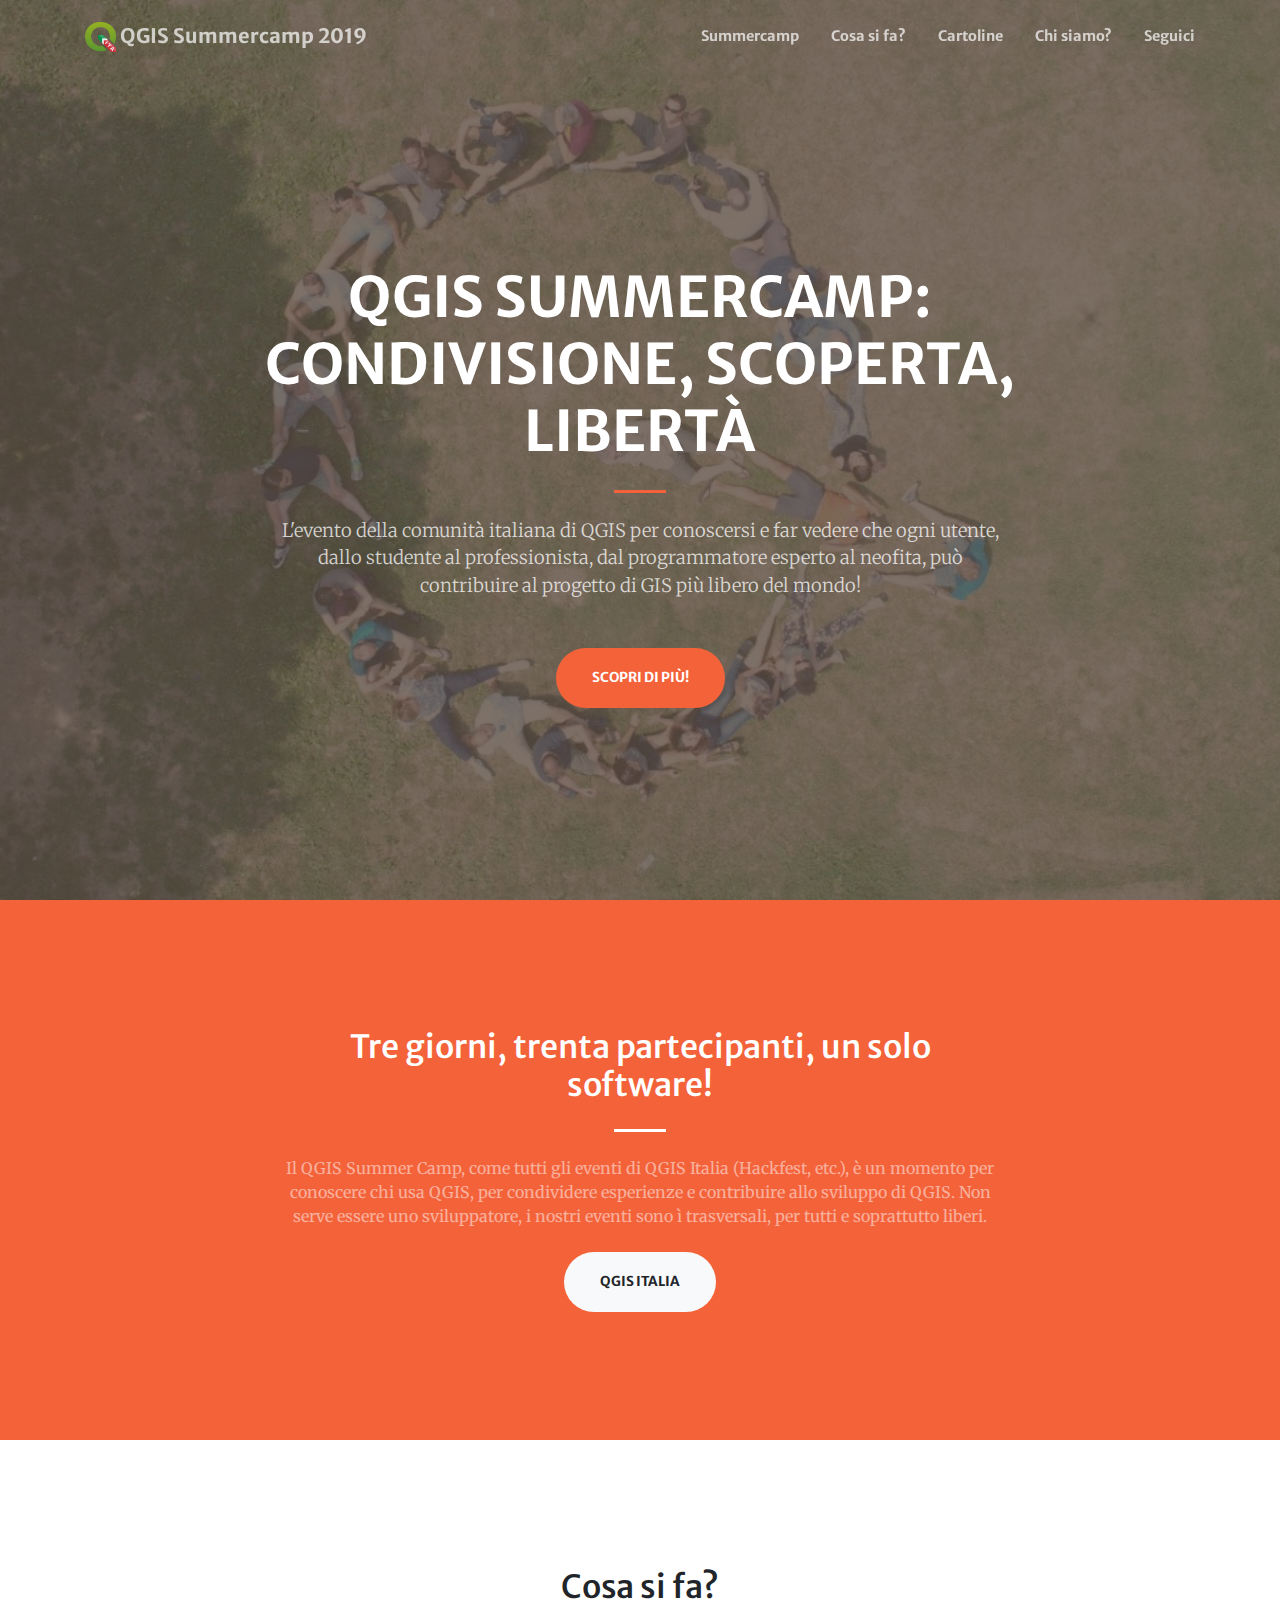
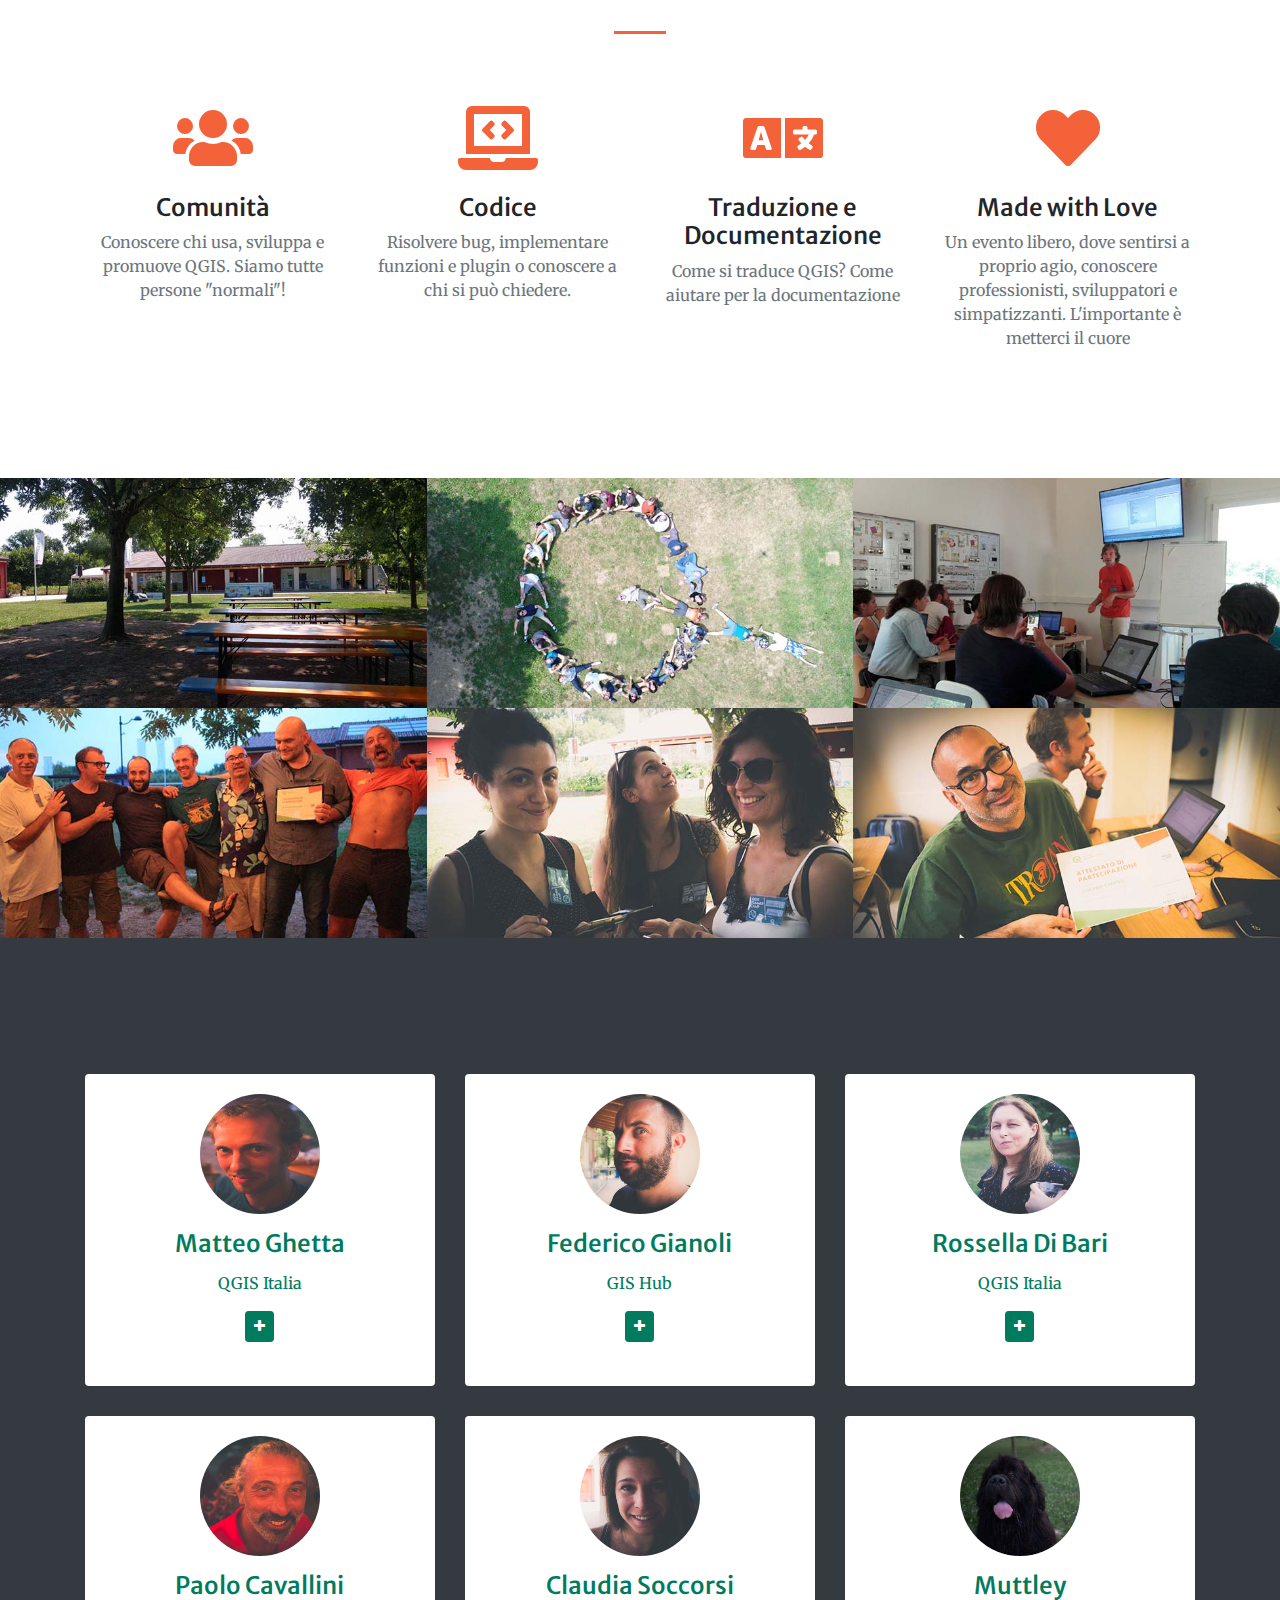
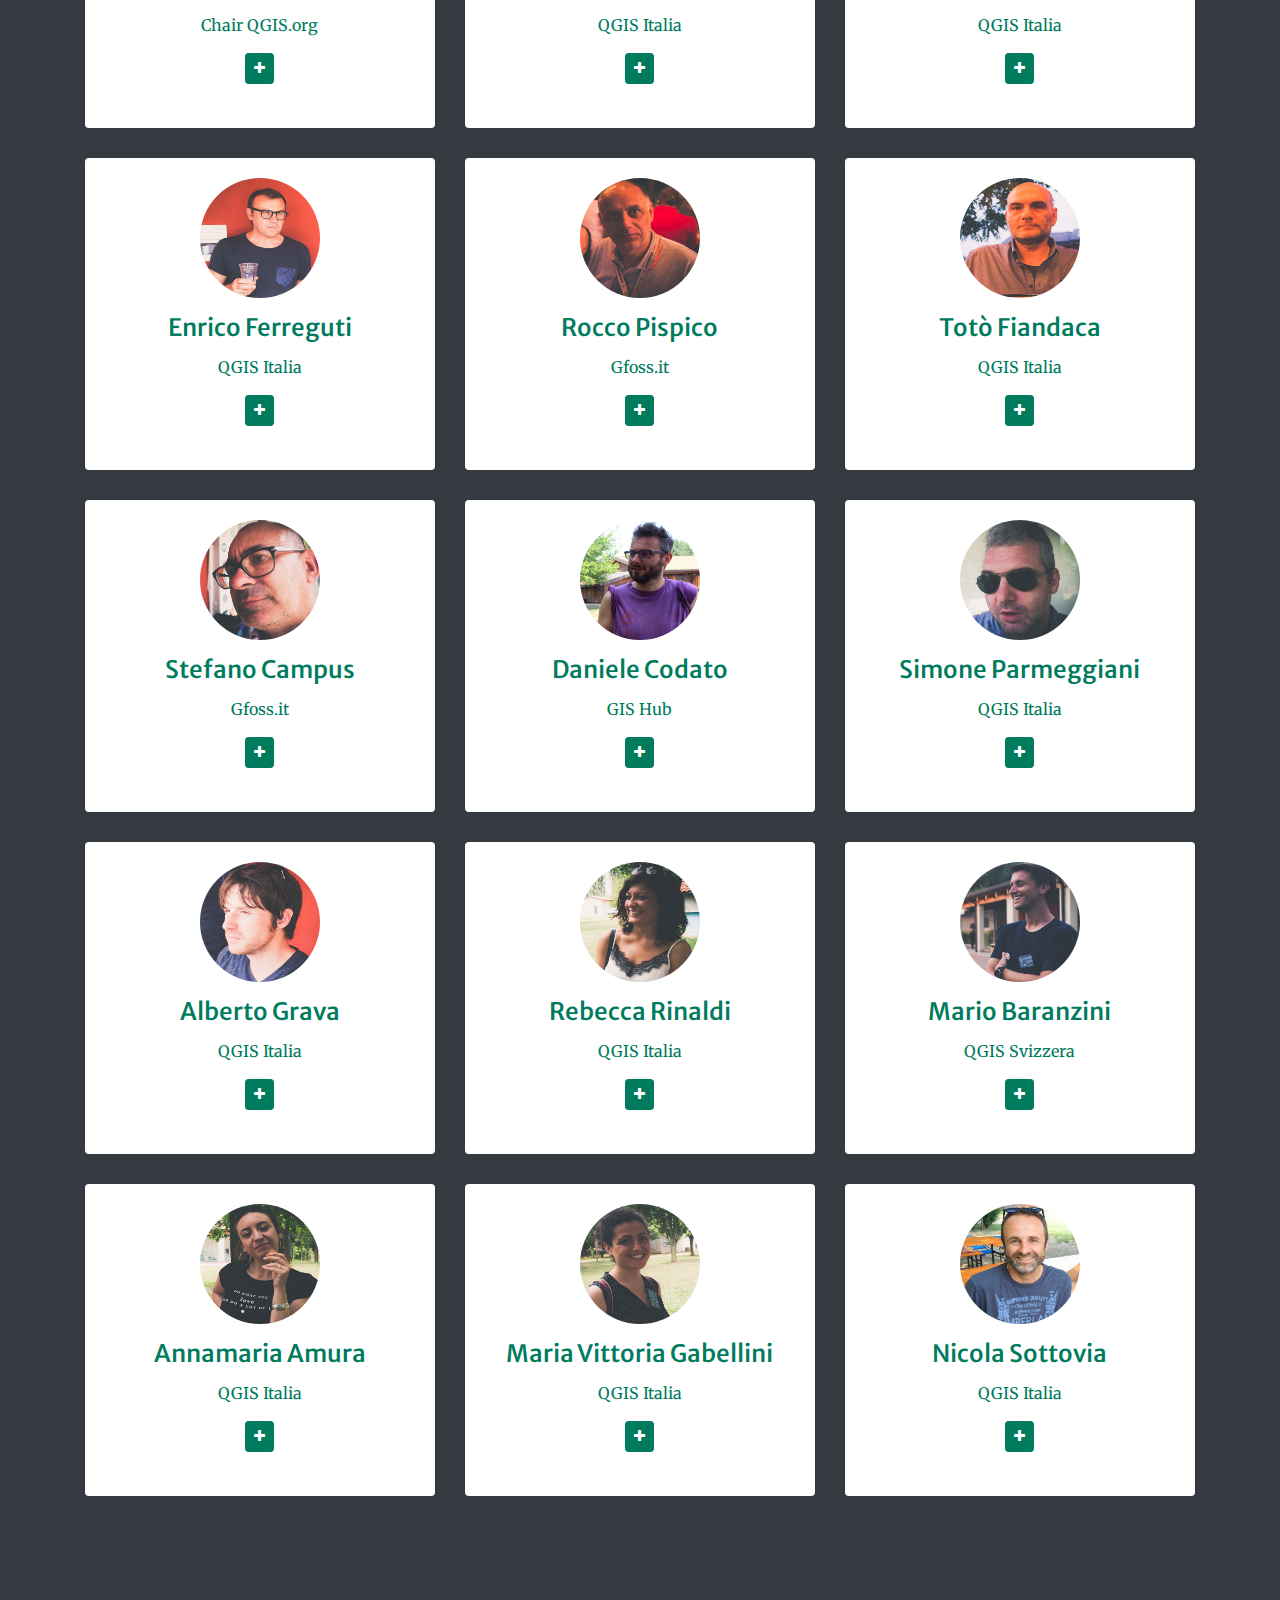
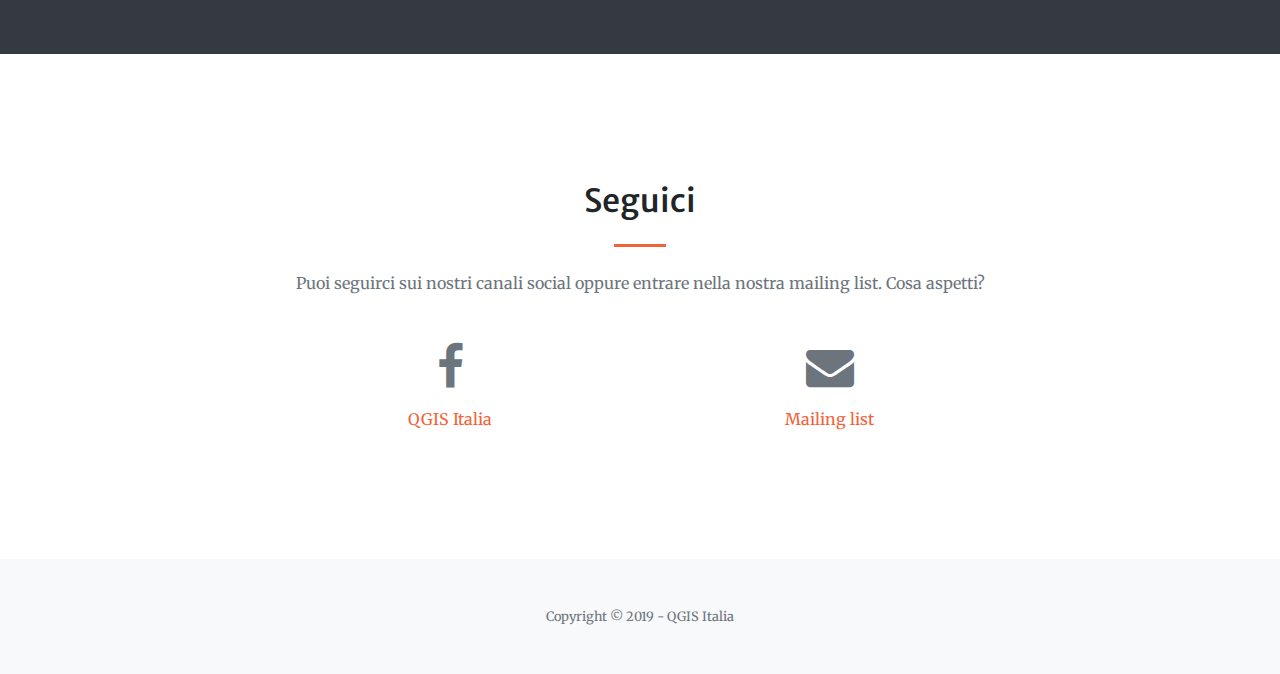
==== summercamp/index.html @ 64bee2a1 "SummerCamp Website" ====
<!DOCTYPE html>
<html lang="en">

<head>

  <meta charset="utf-8">
  <meta name="viewport" content="width=device-width, initial-scale=1, shrink-to-fit=no">
  <meta name="description" content="">
  <meta name="author" content="">

  <title>QGIS Summercamp</title>

  <!-- Font Awesome Icons -->
  <link href="vendor/fontawesome-free/css/all.min.css" rel="stylesheet" type="text/css">
 

  <!-- Google Fonts -->
  <link href="https://fonts.googleapis.com/css?family=Merriweather+Sans:400,700" rel="stylesheet">
  <link href='https://fonts.googleapis.com/css?family=Merriweather:400,300,300italic,400italic,700,700italic' rel='stylesheet' type='text/css'>

  <!-- Plugin CSS -->
  <link href="vendor/magnific-popup/magnific-popup.css" rel="stylesheet">

  <!-- Theme CSS - Includes Bootstrap -->
  <link href="css/creative.min.css" rel="stylesheet">
  <link href="css/override.css" rel="stylesheet">

</head>

<body id="page-top">

  <!-- Navigation -->
  <nav class="navbar navbar-expand-lg navbar-light fixed-top py-3" id="mainNav">
    <div class="container">
      <a class="navbar-brand js-scroll-trigger" href="#page-top"> <img src="img/logo.png" style="height: 30px"> QGIS Summercamp 2019</a>
      <button class="navbar-toggler navbar-toggler-right" type="button" data-toggle="collapse" data-target="#navbarResponsive" aria-controls="navbarResponsive" aria-expanded="false" aria-label="Toggle navigation">
        <span class="navbar-toggler-icon"></span>
      </button>
      <div class="collapse navbar-collapse" id="navbarResponsive">
        <ul class="navbar-nav ml-auto my-2 my-lg-0">
          <li class="nav-item">
            <a class="nav-link js-scroll-trigger" href="#about">Summercamp</a>
          </li>
          <li class="nav-item">
            <a class="nav-link js-scroll-trigger" href="#services">Cosa si fa?</a>
          </li>
          <li class="nav-item">
            <a class="nav-link js-scroll-trigger" href="#portfolio">Cartoline</a>
          </li>
          <li class="nav-item">
              <a class="nav-link js-scroll-trigger" href="#team">Chi siamo?</a>
            </li>
          <li class="nav-item">
            <a class="nav-link js-scroll-trigger" href="#contact">Seguici</a>
          </li>
        </ul>
      </div>
    </div>
  </nav>

  <!-- Masthead -->
  <header class="masthead">
    <div class="container h-100">
      <div class="row h-100 align-items-center justify-content-center text-center">
        <div class="col-lg-10 align-self-end">
          <h1 class="text-uppercase text-white font-weight-bold">QGIS Summercamp: condivisione, scoperta, libertà</h1>
          <hr class="divider my-4">
        </div>
        <div class="col-lg-8 align-self-baseline">
          <p class="text-white-75 font-weight-light mb-5">L'evento della comunità italiana di QGIS per conoscersi e far vedere che ogni utente, dallo studente al professionista, dal programmatore esperto al neofita, può contribuire al progetto di GIS più libero del mondo!</p>
          <a class="btn btn-primary btn-xl js-scroll-trigger" style="background-color: #f4623a!important" href="#about">Scopri di più!</a>
        </div>
      </div>
    </div>
  </header>

  <!-- About Section -->
  <section class="page-section bg-primary" id="about">
    <div class="container">
      <div class="row justify-content-center">
        <div class="col-lg-8 text-center">
          <h2 class="text-white mt-0">Tre giorni, trenta partecipanti, un solo software!</h2>
          <hr class="divider light my-4">
          <p class="text-white-50 mb-4">Il QGIS Summer Camp, come tutti gli eventi di QGIS Italia (Hackfest, etc.), è un momento per conoscere chi usa QGIS, per condividere esperienze e contribuire allo sviluppo di QGIS. Non serve essere uno sviluppatore, i nostri eventi sono ì trasversali, per tutti e soprattutto liberi.</p>
          <a class="btn btn-light btn-xl js-scroll-trigger" href="http://qgis.it/" target="_blank">QGIS Italia</a>
        </div>
      </div>
    </div>
  </section>

  <!-- Services Section -->
  <section class="page-section" id="services">
    <div class="container">
      <h2 class="text-center mt-0">Cosa si fa?</h2>
      <hr class="divider my-4">
      <div class="row">
        <div class="col-lg-3 col-md-6 text-center">
          <div class="mt-5">
            <i class="fas fa-4x  fa-users text-primary mb-4"></i>
            <h3 class="h4 mb-2">Comunità</h3>
            <p class="text-muted mb-0">Conoscere chi usa, sviluppa e promuove QGIS. Siamo tutte persone "normali"!</p>
          </div>
        </div>
        <div class="col-lg-3 col-md-6 text-center">
          <div class="mt-5">
            <i class="fas fa-4x fa-laptop-code text-primary mb-4"></i>
            <h3 class="h4 mb-2">Codice</h3>
            <p class="text-muted mb-0">Risolvere bug, implementare funzioni e plugin o conoscere a chi si può chiedere. </p>
          </div>
        </div>
        <div class="col-lg-3 col-md-6 text-center">
          <div class="mt-5">
            <i class="fas fa-4x fa-language text-primary mb-4"></i>
            <h3 class="h4 mb-2">Traduzione e Documentazione</h3>
            <p class="text-muted mb-0">Come si traduce QGIS? Come aiutare per la documentazione</p>
          </div>
        </div>
        <div class="col-lg-3 col-md-6 text-center">
          <div class="mt-5">
            <i class="fas fa-4x fa-heart text-primary mb-4"></i>
            <h3 class="h4 mb-2">Made with Love</h3>
            <p class="text-muted mb-0">Un evento libero, dove sentirsi a proprio agio, conoscere professionisti, sviluppatori e simpatizzanti. L'importante è metterci il cuore</p>
          </div>
        </div>
      </div>
    </div>
  </section>

  <!-- Portfolio Section -->
  <section id="portfolio">
    <div class="container-fluid p-0">
      <div class="row no-gutters">
        <div class="col-lg-4 col-sm-6">
          <a class="portfolio-box" href="img/portfolio/fullsize/1.jpg">
            <img class="img-fluid" src="img/portfolio/thumbnails/1.jpg" alt="">
            <div class="portfolio-box-caption">
              <div class="project-category text-white-50">
                Dove
              </div>
              <div class="project-name">
                Parco Fenice: Padova...ma se hai altre proposte fatti sotto
              </div>
            </div>
          </a>
        </div>
        <div class="col-lg-4 col-sm-6">
          <a class="portfolio-box" href="img/portfolio/fullsize/2.jpg">
            <img class="img-fluid" src="img/portfolio/thumbnails/2.jpg" alt="">
            <div class="portfolio-box-caption">
              <div class="project-category text-white-50">
                La Comunità
              </div>
              <div class="project-name">
                Siamo tutti parte di QGIS
              </div>
            </div>
          </a>
        </div>
        <div class="col-lg-4 col-sm-6">
          <a class="portfolio-box" href="img/portfolio/fullsize/3.jpg">
            <img class="img-fluid" src="img/portfolio/thumbnails/3.jpg" alt="">
            <div class="portfolio-box-caption">
              <div class="project-category text-white-50">
                Condivisione
              </div>
              <div class="project-name">
                Ogni partecipante può far vedere ed insegnare i trucchi e le cose che sa fare meglio
              </div>
            </div>
          </a>
        </div>
        <div class="col-lg-4 col-sm-6">
          <a class="portfolio-box" href="img/portfolio/fullsize/4.jpg">
            <img class="img-fluid" src="img/portfolio/thumbnails/4.jpg" alt="">
            <div class="portfolio-box-caption">
              <div class="project-category text-white-50">
                Amicizia
              </div>
              <div class="project-name">
                Alla fine siamo un gruppo di amici
              </div>
            </div>
          </a>
        </div>
        <div class="col-lg-4 col-sm-6">
          <a class="portfolio-box" href="img/portfolio/fullsize/5.jpg">
            <img class="img-fluid" src="img/portfolio/thumbnails/5.jpg" alt="">
            <div class="portfolio-box-caption">
              <div class="project-category text-white-50">
                Workshop
              </div>
              <div class="project-name">
                Workshop tematici per imparare ad usare nuove funzionalità
              </div>
            </div>
          </a>
        </div>
        <div class="col-lg-4 col-sm-6">
          <a class="portfolio-box" href="img/portfolio/fullsize/6.jpg">
            <img class="img-fluid" src="img/portfolio/thumbnails/6.jpg" alt="">
            <div class="portfolio-box-caption p-3">
              <div class="project-category text-white-50">
                Riconoscimenti
              </div>
              <div class="project-name">
                E' solo un pezzo di carta... per ora
              </div>
            </div>
          </a>
        </div>
      </div>
    </div>
  </section>

  <!-- Call to Action Section -->
  <!-- <section class="page-section bg-dark text-white">
    <div class="container text-center">
      <h2 class="mb-4">Free Download at Start Bootstrap!</h2> -->
      <!-- <a class="btn btn-light btn-xl" href="https://startbootstrap.com/themes/creative/">Download Now!</a> -->
    <!-- </div>  </section> -->


<!-- Team -->
<section id="team" class="page-section bg-dark text-white">
  <div class="container">
      <h5 class="section-title h1"></h5>
      <div class="row">
          <!-- Team member -->
          <div class="col-xs-12 col-sm-6 col-md-4">
              <div class="image-flip" ontouchstart="this.classList.toggle('hover');">
                  <div class="mainflip">
                      <div class="frontside">
                          <div class="card">
                              <div class="card-body text-center">
                                  <p><img class=" img-fluid" src="img/partecipanti/matteo.jpg" alt="card image"></p>
                                  <h4 class="card-title">Matteo Ghetta</h4>
                                  <p class="card-text" style="color:#007b5e">QGIS Italia</p>
                                  <a href="#" class="btn btn-primary btn-sm"><i class="fa fa-plus"></i></a>
                              </div>
                          </div>
                      </div>
                      <div class="backside">
                          <div class="card">
                              <div class="card-body text-center mt-4">
                                  <h4 class="card-title">Successo</h4>
                                  <p class="card-text" style="color:#007b5e">Il QGIS Summer camp è stato un grande successo. Sia dal punto di vista organizzativo, della location e dei tempi, sia per i contenuti e le idee che sono uscite.</p>
                                  <ul class="list-inline">
                                      <li class="list-inline-item">
                                          <a class="social-icon text-xs-center" target="_blank" href="#">
                                              <i class="fa fa-facebook"></i>
                                          </a>
                                      </li>
                                      <li class="list-inline-item">
                                          <a class="social-icon text-xs-center" target="_blank" href="#">
                                              <i class="fa fa-twitter"></i>
                                          </a>
                                      </li>
                                      </ul>
                              </div>
                          </div>
                      </div>
                  </div>
              </div>
          </div>
          <!-- ./Team member -->

  <!-- Team member -->
  <div class="col-xs-12 col-sm-6 col-md-4">
    <div class="image-flip" ontouchstart="this.classList.toggle('hover');">
        <div class="mainflip">
            <div class="frontside">
                <div class="card">
                    <div class="card-body text-center">
                        <p><img class=" img-fluid" src="img/partecipanti/fede.jpg" alt="card image"></p>
                        <h4 class="card-title">Federico Gianoli</h4>
                        <p class="card-text" style="color:#007b5e">GIS Hub</p>
                        <a href="#" class="btn btn-primary btn-sm"><i class="fa fa-plus"></i></a>
                    </div>
                </div>
            </div>
            <div class="backside">
                <div class="card">
                    <div class="card-body text-center mt-4">
                        <h4 class="card-title">Condivisione</h4>
                        <p class="card-text" style="color:#007b5e">Siamo riusciti a creare un clima sereno e di condivisione. Ci siamo scambiati idee, trucchi e consigli per avere il software GIS migliore del mondo.</p>
                        <ul class="list-inline">
                            <li class="list-inline-item">
                                <a class="social-icon text-xs-center" target="_blank" href="#">
                                    <i class="fa fa-facebook"></i>
                                </a>
                            </li>
                            <li class="list-inline-item">
                                <a class="social-icon text-xs-center" target="_blank" href="#">
                                    <i class="fa fa-twitter"></i>
                                </a>
                            </li>
                            </ul>
                    </div>
                </div>
            </div>
        </div>
    </div>
</div>
<!-- ./Team member -->


          <!-- Team member -->
  <div class="col-xs-12 col-sm-6 col-md-4">
    <div class="image-flip" ontouchstart="this.classList.toggle('hover');">
        <div class="mainflip">
            <div class="frontside">
                <div class="card">
                    <div class="card-body text-center">
                        <p><img class=" img-fluid" src="img/partecipanti/rossella.jpg" alt="card image"></p>
                        <h4 class="card-title">Rossella Di Bari</h4>
                        <p class="card-text" style="color:#007b5e">QGIS Italia</p>
                        <a href="#" class="btn btn-primary btn-sm"><i class="fa fa-plus"></i></a>
                    </div>
                </div>
            </div>
            <div class="backside">
                <div class="card">
                    <div class="card-body text-center mt-4">
                        <h4 class="card-title">Inclusione</h4>
                        <p class="card-text" style="color:#007b5e"> 
                          <b>trasversale</b>:coinvolge qualunque profilo professionale a qualsiasi livello di competenza<br>
                          <b>libero</b>:in grado di rispondere a esigenze specifiche o di mantenere un carattere più generale<br>
                          <b>stimolante</b>:per la poliedricità delle persone che si mettono in gioco con professionalità, impegno e passione<br>
                          <b>inclusivo</b>:ambiente dove non si ha timore di confrontarsi</p>
                        <ul class="list-inline">
                            <li class="list-inline-item">
                                <a class="social-icon text-xs-center" target="_blank" href="#">
                                    <i class="fa fa-facebook"></i>
                                </a>
                            </li>
                            <li class="list-inline-item">
                                <a class="social-icon text-xs-center" target="_blank" href="#">
                                    <i class="fa fa-twitter"></i>
                                </a>
                            </li>
                            </ul>
                    </div>
                </div>
            </div>
        </div>
    </div>
</div>
<!-- ./Team member -->

         <!-- Team member -->
  <div class="col-xs-12 col-sm-6 col-md-4">
    <div class="image-flip" ontouchstart="this.classList.toggle('hover');">
        <div class="mainflip">
            <div class="frontside">
                <div class="card">
                    <div class="card-body text-center">
                        <p><img class=" img-fluid" src="img/partecipanti/paolo.jpg" alt="card image"></p>
                        <h4 class="card-title">Paolo Cavallini</h4>
                        <p class="card-text" style="color:#007b5e">Chair QGIS.org</p>
                        <a href="#" class="btn btn-primary btn-sm"><i class="fa fa-plus"></i></a>
                    </div>
                </div>
            </div>
            <div class="backside">
                <div class="card">
                    <div class="card-body text-center mt-4">
                        <h4 class="card-title">Condivisione</h4>
                        <p class="card-text" style="color:#007b5e">Siamo riusciti a creare un clima sereno e di condivisione. Ci siamo scambiati idee, trucchi e consigli per avere il software GIS migliore del mondo.</p>
                        <ul class="list-inline">
                            <li class="list-inline-item">
                                <a class="social-icon text-xs-center" target="_blank" href="#">
                                    <i class="fa fa-facebook"></i>
                                </a>
                            </li>
                            <li class="list-inline-item">
                                <a class="social-icon text-xs-center" target="_blank" href="#">
                                    <i class="fa fa-twitter"></i>
                                </a>
                            </li>
                            </ul>
                    </div>
                </div>
            </div>
        </div>
    </div>
</div>
<!-- ./Team member -->
<!-- Team member -->
<div class="col-xs-12 col-sm-6 col-md-4">
  <div class="image-flip" ontouchstart="this.classList.toggle('hover');">
      <div class="mainflip">
          <div class="frontside">
              <div class="card">
                  <div class="card-body text-center">
                      <p><img class=" img-fluid" src="img/partecipanti/claudia.jpg" alt="card image"></p>
                      <h4 class="card-title">Claudia Soccorsi</h4>
                      <p class="card-text" style="color:#007b5e">QGIS Italia</p>
                      <a href="#" class="btn btn-primary btn-sm"><i class="fa fa-plus"></i></a>
                  </div>
              </div>
          </div>
          <div class="backside">
              <div class="card">
                  <div class="card-body text-center mt-4">
                      <h4 class="card-title">Entusiasmo</h4>
                      <p class="card-text" style="color:#007b5e">Grazie a tutto il team QGIS Italia sviluppatori e non, per averci accolte e fatte sentire a casa, per averci trasmesso il vostro entusiasmo, la voglia di migliorare sempre ma soprattutto l’importanza del team working. </p>
                      <ul class="list-inline">
                          <li class="list-inline-item">
                              <a class="social-icon text-xs-center" target="_blank" href="#">
                                  <i class="fa fa-facebook"></i>
                              </a>
                          </li>
                          <li class="list-inline-item">
                              <a class="social-icon text-xs-center" target="_blank" href="#">
                                  <i class="fa fa-twitter"></i>
                              </a>
                          </li>
                          </ul>
                  </div>
              </div>
          </div>
      </div>
  </div>
</div>
<!-- ./Team member -->
<!-- Team member -->
<div class="col-xs-12 col-sm-6 col-md-4">
  <div class="image-flip" ontouchstart="this.classList.toggle('hover');">
      <div class="mainflip">
          <div class="frontside">
              <div class="card">
                  <div class="card-body text-center">
                      <p><img class=" img-fluid" src="img/partecipanti/muttley.jpeg" alt="card image"></p>
                      <h4 class="card-title">Muttley</h4>
                      <p class="card-text" style="color:#007b5e">QGIS Italia</p>
                      <a href="#" class="btn btn-primary btn-sm"><i class="fa fa-plus"></i></a>
                  </div>
              </div>
          </div>
          <div class="backside">
              <div class="card">
                  <div class="card-body text-center mt-4">
                      <h4 class="card-title">Paradiso</h4>
                      <p class="card-text" style="color:#007b5e">Ho potuto stare libero tutto il tempo sotto gli alberi. Il posto è davvero bello!</p>
                      <ul class="list-inline">
                          <li class="list-inline-item">
                              <a class="social-icon text-xs-center" target="_blank" href="#">
                                  <i class="fa fa-facebook"></i>
                              </a>
                          </li>
                          <li class="list-inline-item">
                              <a class="social-icon text-xs-center" target="_blank" href="#">
                                  <i class="fa fa-twitter"></i>
                              </a>
                          </li>
                          </ul>
                  </div>
              </div>
          </div>
      </div>
  </div>
</div>
<!-- ./Team member -->
<!-- Team member -->
<div class="col-xs-12 col-sm-6 col-md-4">
  <div class="image-flip" ontouchstart="this.classList.toggle('hover');">
      <div class="mainflip">
          <div class="frontside">
              <div class="card">
                  <div class="card-body text-center">
                      <p><img class=" img-fluid" src="img/partecipanti/enrico.jpg" alt="card image"></p>
                      <h4 class="card-title">Enrico Ferreguti</h4>
                      <p class="card-text" style="color:#007b5e">QGIS Italia</p>
                      <a href="#" class="btn btn-primary btn-sm"><i class="fa fa-plus"></i></a>
                  </div>
              </div>
          </div>
          <div class="backside">
              <div class="card">
                  <div class="card-body text-center mt-4">
                      <h4 class="card-title">Occasione</h4>
                      <p class="card-text" style="color:#007b5e">QGIS Summercamp: Un occasione per arricchirsi incontrando persone non solo competenti e disponibili ma anche simpatiche ed accoglienti.</p>
                      <ul class="list-inline">
                          <li class="list-inline-item">
                              <a class="social-icon text-xs-center" target="_blank" href="#">
                                  <i class="fa fa-facebook"></i>
                              </a>
                          </li>
                          <li class="list-inline-item">
                              <a class="social-icon text-xs-center" target="_blank" href="#">
                                  <i class="fa fa-twitter"></i>
                              </a>
                          </li>
                          </ul>
                  </div>
              </div>
          </div>
      </div>
  </div>
</div>
<!-- ./Team member -->
<!-- Team member -->
<div class="col-xs-12 col-sm-6 col-md-4">
  <div class="image-flip" ontouchstart="this.classList.toggle('hover');">
      <div class="mainflip">
          <div class="frontside">
              <div class="card">
                  <div class="card-body text-center">
                      <p><img class=" img-fluid" src="img/partecipanti/rocco.jpg" alt="card image"></p>
                      <h4 class="card-title">Rocco Pispico</h4>
                      <p class="card-text" style="color:#007b5e">Gfoss.it</p>
                      <a href="#" class="btn btn-primary btn-sm"><i class="fa fa-plus"></i></a>
                  </div>
              </div>
          </div>
          <div class="backside">
              <div class="card">
                  <div class="card-body text-center mt-4">
                      <h4 class="card-title">Condivisione</h4>
                      <p class="card-text" style="color:#007b5e">Siamo riusciti a creare un clima sereno e di condivisione. Ci siamo scambiati idee, trucchi e consigli per avere il software GIS migliore del mondo.</p>
                      <ul class="list-inline">
                          <li class="list-inline-item">
                              <a class="social-icon text-xs-center" target="_blank" href="#">
                                  <i class="fa fa-facebook"></i>
                              </a>
                          </li>
                          <li class="list-inline-item">
                              <a class="social-icon text-xs-center" target="_blank" href="#">
                                  <i class="fa fa-twitter"></i>
                              </a>
                          </li>
                          </ul>
                  </div>
              </div>
          </div>
      </div>
  </div>
</div>
<!-- ./Team member -->
<!-- Team member -->
<div class="col-xs-12 col-sm-6 col-md-4">
  <div class="image-flip" ontouchstart="this.classList.toggle('hover');">
      <div class="mainflip">
          <div class="frontside">
              <div class="card">
                  <div class="card-body text-center">
                      <p><img class=" img-fluid" src="img/partecipanti/toto.jpg" alt="card image"></p>
                      <h4 class="card-title">Totò Fiandaca</h4>
                      <p class="card-text" style="color:#007b5e">QGIS Italia</p>
                      <a href="#" class="btn btn-primary btn-sm"><i class="fa fa-plus"></i></a>
                  </div>
              </div>
          </div>
          <div class="backside">
              <div class="card">
                  <div class="card-body text-center mt-4">
                      <h4 class="card-title">Comunità</h4>
                      <p class="card-text" style="color:#007b5e">La bontà di un software Open Source si misura attraverso la sua Comunità, tanto più è attiva e ampia tanto più è stabile e duraturo nel tempo. W QGIS e tutta la comunità internazionale.
                        Grazie Gary Sherman, papà di QGIS!</p>
                      <ul class="list-inline">
                          <li class="list-inline-item">
                              <a class="social-icon text-xs-center" target="_blank" href="#">
                                  <i class="fa fa-facebook"></i>
                              </a>
                          </li>
                          <li class="list-inline-item">
                              <a class="social-icon text-xs-center" target="_blank" href="#">
                                  <i class="fa fa-twitter"></i>
                              </a>
                          </li>
                          </ul>
                  </div>
              </div>
          </div>
      </div>
  </div>
</div>
<!-- ./Team member -->
<!-- Team member -->
<div class="col-xs-12 col-sm-6 col-md-4">
  <div class="image-flip" ontouchstart="this.classList.toggle('hover');">
      <div class="mainflip">
          <div class="frontside">
              <div class="card">
                  <div class="card-body text-center">
                      <p><img class=" img-fluid" src="img/partecipanti/stefano.jpg" alt="card image"></p>
                      <h4 class="card-title">Stefano Campus</h4>
                      <p class="card-text" style="color:#007b5e">Gfoss.it</p>
                      <a href="#" class="btn btn-primary btn-sm"><i class="fa fa-plus"></i></a>
                  </div>
              </div>
          </div>
          <div class="backside">
              <div class="card">
                  <div class="card-body text-center mt-4">
                      <h4 class="card-title">Pace</h4>
                      <p class="card-text" style="color:#007b5e">Una tre giorni di pace, amore e QGIS all'insegna dell'informalità. Tutti hanno imparato qualcosa e dato molto di più. Missione compiuta!</p>
                      <ul class="list-inline">
                          <li class="list-inline-item">
                              <a class="social-icon text-xs-center" target="_blank" href="https://www.facebook.com/stefano.campus.39">
                                  <i class="fa fa-facebook"></i>
                              </a>
                          </li>
                          <li class="list-inline-item">
                              <a class="social-icon text-xs-center" target="_blank" href="https://twitter.com/skampus1967">
                                  <i class="fa fa-twitter"></i>
                              </a>
                          </li>
                          </ul>
                  </div>
              </div>
          </div>
      </div>
  </div>
</div>
<!-- ./Team member -->
<!-- Team member -->
<div class="col-xs-12 col-sm-6 col-md-4">
  <div class="image-flip" ontouchstart="this.classList.toggle('hover');">
      <div class="mainflip">
          <div class="frontside">
              <div class="card">
                  <div class="card-body text-center">
                      <p><img class=" img-fluid" src="img/partecipanti/daniele.jpg" alt="card image"></p>
                      <h4 class="card-title">Daniele Codato</h4>
                      <p class="card-text" style="color:#007b5e">GIS Hub</p>
                      <a href="#" class="btn btn-primary btn-sm"><i class="fa fa-plus"></i></a>
                  </div>
              </div>
          </div>
          <div class="backside">
              <div class="card">
                  <div class="card-body text-center mt-4">
                      <h4 class="card-title">Condivisione</h4>
                      <p class="card-text" style="color:#007b5e">Siamo riusciti a creare un clima sereno e di condivisione. Ci siamo scambiati idee, trucchi e consigli per avere il software GIS migliore del mondo.</p>
                      <ul class="list-inline">
                          <li class="list-inline-item">
                              <a class="social-icon text-xs-center" target="_blank" href="#">
                                  <i class="fa fa-facebook"></i>
                              </a>
                          </li>
                          <li class="list-inline-item">
                              <a class="social-icon text-xs-center" target="_blank" href="#">
                                  <i class="fa fa-twitter"></i>
                              </a>
                          </li>
                          </ul>
                  </div>
              </div>
          </div>
      </div>
  </div>
</div>
<!-- ./Team member -->
<!-- Team member -->
<div class="col-xs-12 col-sm-6 col-md-4">
  <div class="image-flip" ontouchstart="this.classList.toggle('hover');">
      <div class="mainflip">
          <div class="frontside">
              <div class="card">
                  <div class="card-body text-center">
                      <p><img class=" img-fluid" src="img/partecipanti/simone.jpg" alt="card image"></p>
                      <h4 class="card-title">Simone Parmeggiani</h4>
                      <p class="card-text" style="color:#007b5e">QGIS Italia</p>
                      <a href="#" class="btn btn-primary btn-sm"><i class="fa fa-plus"></i></a>
                  </div>
              </div>
          </div>
          <div class="backside">
              <div class="card">
                  <div class="card-body text-center mt-4">
                      <h4 class="card-title">Condivisione</h4>
                      <p class="card-text" style="color:#007b5e">Siamo riusciti a creare un clima sereno e di condivisione. Ci siamo scambiati idee, trucchi e consigli per avere il software GIS migliore del mondo.</p>
                      <ul class="list-inline">
                          <li class="list-inline-item">
                              <a class="social-icon text-xs-center" target="_blank" href="#">
                                  <i class="fa fa-facebook"></i>
                              </a>
                          </li>
                          <li class="list-inline-item">
                              <a class="social-icon text-xs-center" target="_blank" href="#">
                                  <i class="fa fa-twitter"></i>
                              </a>
                          </li>
                          </ul>
                  </div>
              </div>
          </div>
      </div>
  </div>
</div>
<!-- ./Team member -->
<!-- Team member -->
<div class="col-xs-12 col-sm-6 col-md-4">
  <div class="image-flip" ontouchstart="this.classList.toggle('hover');">
      <div class="mainflip">
          <div class="frontside">
              <div class="card">
                  <div class="card-body text-center">
                      <p><img class=" img-fluid" src="img/partecipanti/alberto.jpg" alt="card image"></p>
                      <h4 class="card-title">Alberto Grava</h4>
                      <p class="card-text" style="color:#007b5e">QGIS Italia</p>
                      <a href="#" class="btn btn-primary btn-sm"><i class="fa fa-plus"></i></a>
                  </div>
              </div>
          </div>
          <div class="backside">
              <div class="card">
                  <div class="card-body text-center mt-4">
                      <h4 class="card-title">Sfide</h4>
                      <p class="card-text" style="color:#007b5e">QGIS non è solo un software ma una prospettiva di condivisione e crescita attraverso lo scambio.</p>
                      <ul class="list-inline">
                          <li class="list-inline-item">
                              <a class="social-icon text-xs-center" target="_blank" href="#">
                                  <i class="fa fa-facebook"></i>
                              </a>
                          </li>
                          <li class="list-inline-item">
                              <a class="social-icon text-xs-center" target="_blank" href="#">
                                  <i class="fa fa-twitter"></i>
                              </a>
                          </li>
                          </ul>
                  </div>
              </div>
          </div>
      </div>
  </div>
</div>
<!-- ./Team member -->
<!-- Team member -->
<div class="col-xs-12 col-sm-6 col-md-4">
  <div class="image-flip" ontouchstart="this.classList.toggle('hover');">
      <div class="mainflip">
          <div class="frontside">
              <div class="card">
                  <div class="card-body text-center">
                      <p><img class=" img-fluid" src="img/partecipanti/rebecca.jpg" alt="card image"></p>
                      <h4 class="card-title">Rebecca Rinaldi</h4>
                      <p class="card-text" style="color:#007b5e">QGIS Italia</p>
                      <a href="#" class="btn btn-primary btn-sm"><i class="fa fa-plus"></i></a>
                  </div>
              </div>
          </div>
          <div class="backside">
              <div class="card">
                  <div class="card-body text-center mt-4">
                      <h4 class="card-title">Formazione</h4>
                      <p class="card-text" style="color:#007b5e">QGIS Summer Camp! Che dire esperienza formativa e divertente! Un'ottima opportunità, anche per meno esperti, per conoscere  professionisti e non ed imparare divertendosi. 
                        Da rifare senz'altro!"</p>
                      <ul class="list-inline">
                          <li class="list-inline-item">
                              <a class="social-icon text-xs-center" target="_blank" href="#">
                                  <i class="fa fa-facebook"></i>
                              </a>
                          </li>
                          <li class="list-inline-item">
                              <a class="social-icon text-xs-center" target="_blank" href="#">
                                  <i class="fa fa-twitter"></i>
                              </a>
                          </li>
                          </ul>
                  </div>
              </div>
          </div>
      </div>
  </div>
</div>
<!-- ./Team member -->
<!-- Team member -->
<div class="col-xs-12 col-sm-6 col-md-4">
  <div class="image-flip" ontouchstart="this.classList.toggle('hover');">
      <div class="mainflip">
          <div class="frontside">
              <div class="card">
                  <div class="card-body text-center">
                      <p><img class=" img-fluid" src="img/partecipanti/mario.jpg" alt="card image"></p>
                      <h4 class="card-title">Mario Baranzini</h4>
                      <p class="card-text" style="color:#007b5e">QGIS Svizzera</p>
                      <a href="#" class="btn btn-primary btn-sm"><i class="fa fa-plus"></i></a>
                  </div>
              </div>
          </div>
          <div class="backside">
              <div class="card">
                  <div class="card-body text-center mt-4">
                      <h4 class="card-title">Condivisione</h4>
                      <p class="card-text" style="color:#007b5e">Il QGIS Summercamp rispecchia pienamente la filosofia <i>OpenSource</i>. Niente viene imposto dall'alto, ma tutti si danno da fare come possono per contribuire al successo di questo bellissimo evento.</p>
                      <ul class="list-inline">
                          <li class="list-inline-item">
                              <a class="social-icon text-xs-center" target="_blank" href="#">
                                  <i class="fa fa-facebook"></i>
                              </a>
                          </li>
                          <li class="list-inline-item">
                              <a class="social-icon text-xs-center" target="_blank" href="#">
                                  <i class="fa fa-twitter"></i>
                              </a>
                          </li>
                          </ul>
                  </div>
              </div>
          </div>
      </div>
  </div>
</div>
<!-- ./Team member -->
<!-- Team member -->
<div class="col-xs-12 col-sm-6 col-md-4">
  <div class="image-flip" ontouchstart="this.classList.toggle('hover');">
      <div class="mainflip">
          <div class="frontside">
              <div class="card">
                  <div class="card-body text-center">
                      <p><img class=" img-fluid" src="img/partecipanti/annamaria.jpg" alt="card image"></p>
                      <h4 class="card-title">Annamaria Amura</h4>
                      <p class="card-text" style="color:#007b5e">QGIS Italia</p>
                      <a href="#" class="btn btn-primary btn-sm"><i class="fa fa-plus"></i></a>
                  </div>
              </div>
          </div>
          <div class="backside">
              <div class="card">
                  <div class="card-body text-center mt-4">
                      <h4 class="card-title">Sfide</h4>
                      <p class="card-text" style="color:#007b5e">QGIS non è solo un software ma una prospettiva di condivisione e crescita attraverso lo scambio. È un baratto di conoscenze messe al servizio dell’utente, dal principiante all’avanzato. La comunità di QGIS mi ha supportato tanto sin dal primo momento, nonostante il mio uso insolito del software ha cercato di aiutarmi a superare nuove sfide!</p>
                      <ul class="list-inline">
                          <li class="list-inline-item">
                              <a class="social-icon text-xs-center" target="_blank" href="#">
                                  <i class="fa fa-facebook"></i>
                              </a>
                          </li>
                          <li class="list-inline-item">
                              <a class="social-icon text-xs-center" target="_blank" href="#">
                                  <i class="fa fa-twitter"></i>
                              </a>
                          </li>
                          </ul>
                  </div>
              </div>
          </div>
      </div>
  </div>
</div>
<!-- ./Team member -->
<!-- Team member -->
<div class="col-xs-12 col-sm-6 col-md-4">
  <div class="image-flip" ontouchstart="this.classList.toggle('hover');">
      <div class="mainflip">
          <div class="frontside">
              <div class="card">
                  <div class="card-body text-center">
                      <p><img class=" img-fluid" src="img/partecipanti/mariavittoria.jpg" alt="card image"></p>
                      <h4 class="card-title">Maria Vittoria Gabellini</h4>
                      <p class="card-text" style="color:#007b5e">QGIS Italia</p>
                      <a href="#" class="btn btn-primary btn-sm"><i class="fa fa-plus"></i></a>
                  </div>
              </div>
          </div>
          <div class="backside">
              <div class="card">
                  <div class="card-body text-center mt-4">
                      <h4 class="card-title">Coinvolgimento</h4>
                      <p class="card-text" style="color:#007b5e">Un'esperienza interessante e conivolgente dal primo all'ultimo minuto. Il clima informale ha permesso a tutti di sentirsi a casa, anche ai nuovi arrivati come me! Non vedo l'ora di mettere in pratica tutto quello che ho appreso</p>
                      <ul class="list-inline">
                          <li class="list-inline-item">
                              <a class="social-icon text-xs-center" target="_blank" href="#">
                                  <i class="fa fa-facebook"></i>
                              </a>
                          </li>
                          <li class="list-inline-item">
                              <a class="social-icon text-xs-center" target="_blank" href="#">
                                  <i class="fa fa-twitter"></i>
                              </a>
                          </li>
                          </ul>
                  </div>
              </div>
          </div>
      </div>
  </div>
</div>
<!-- ./Team member -->
<!-- Team member -->
<div class="col-xs-12 col-sm-6 col-md-4">
  <div class="image-flip" ontouchstart="this.classList.toggle('hover');">
      <div class="mainflip">
          <div class="frontside">
              <div class="card">
                  <div class="card-body text-center">
                      <p><img class=" img-fluid" src="img/partecipanti/nicola.jpg" alt="card image"></p>
                      <h4 class="card-title">Nicola Sottovia</h4>
                      <p class="card-text" style="color:#007b5e">QGIS Italia</p>
                      <a href="#" class="btn btn-primary btn-sm"><i class="fa fa-plus"></i></a>
                  </div>
              </div>
          </div>
          <div class="backside">
              <div class="card">
                  <div class="card-body text-center mt-4">
                      <h4 class="card-title">Know-how</h4>
                      <p class="card-text" style="color:#007b5e">E' stata un’esperienza entusiasmante. Mi sono confrontato con persone stimolanti che rendono vivo il mondo dell’open source. Il legame costruito in questi giorni rispecchia la predisposizione allo sharing dei know-how di chi voglia portare parte del proprio lavoro in aiuto degli altri.</p>
                      <ul class="list-inline">
                          <li class="list-inline-item">
                              <a class="social-icon text-xs-center" target="_blank" href="#">
                                  <i class="fa fa-facebook"></i>
                              </a>
                          </li>
                          <li class="list-inline-item">
                              <a class="social-icon text-xs-center" target="_blank" href="#">
                                  <i class="fa fa-twitter"></i>
                              </a>
                          </li>
                          </ul>
                  </div>
              </div>
          </div>
      </div>
  </div>
</div>
<!-- ./Team member -->


      </div>
  </div>
</section>
<!-- Team -->




    
 

  <!-- Contact Section -->
  <section class="page-section" id="contact">
    <div class="container">
      <div class="row justify-content-center">
        <div class="col-lg-8 text-center">
          <h2 class="mt-0">Seguici</h2>
          <hr class="divider my-4">
          <p class="text-muted mb-5">Puoi seguirci sui nostri canali social oppure entrare nella nostra mailing list. Cosa aspetti?</p>
        </div>
      </div>
      <div class="row">
        <div class="col-lg-4 ml-auto text-center mb-5 mb-lg-0">
          <i class="fa fa-facebook fa-3x mb-3 text-muted"></i>
          <a class="d-block" href="https://www.facebook.com/qgis.it">QGIS Italia</a>

          
        </div>
        <div class="col-lg-4 mr-auto text-center">
          <i class="fa fa-envelope fa-3x mb-3 text-muted"></i>
          <!-- Make sure to change the email address in anchor text AND the link below! -->
          <a class="d-block" href="https://lists.osgeo.org/mailman/listinfo/qgis-it-user ">Mailing list</a>
        </div>
      </div>
    </div>
  </section>

  <!-- Footer -->
  <footer class="bg-light py-5">
    <div class="container">
      <div class="small text-center text-muted">Copyright &copy; 2019 - QGIS Italia</div>
    </div>
  </footer>

  <!-- Bootstrap core JavaScript -->
  <script src="vendor/jquery/jquery.min.js"></script>
  <script src="vendor/bootstrap/js/bootstrap.bundle.min.js"></script>

  <!-- Plugin JavaScript -->
  <script src="vendor/jquery-easing/jquery.easing.min.js"></script>
  <script src="vendor/magnific-popup/jquery.magnific-popup.min.js"></script>

  <!-- Custom scripts for this template -->
  <script src="js/creative.min.js"></script>

</body>

</html>
---- summercamp/css/override.css ----
/* FontAwesome for working BootSnippet :> */

@import url('https://maxcdn.bootstrapcdn.com/font-awesome/4.7.0/css/font-awesome.min.css');
/* #team {
    background: #eee !important;
} */

.btn-primary:hover,
.btn-primary:focus {
    background-color: #108d6f;
    border-color: #108d6f;
    box-shadow: none;
    outline: none;
}

.btn-primary {
    color: #fff;
    background-color: #007b5e;
    border-color: #007b5e;
}

/* section {
    padding: 60px 0;
}

section .section-title {
    text-align: center;
    color: #007b5e;
    margin-bottom: 50px;
    text-transform: uppercase;
} */

#team .card {
    border: none;
    background: #ffffff;
}

.image-flip:hover .backside,
.image-flip.hover .backside {
    -webkit-transform: rotateY(0deg);
    -moz-transform: rotateY(0deg);
    -o-transform: rotateY(0deg);
    -ms-transform: rotateY(0deg);
    transform: rotateY(0deg);
    border-radius: .25rem;
}

.image-flip:hover .frontside,
.image-flip.hover .frontside {
    -webkit-transform: rotateY(180deg);
    -moz-transform: rotateY(180deg);
    -o-transform: rotateY(180deg);
    transform: rotateY(180deg);
}

.mainflip {
    -webkit-transition: 1s;
    -webkit-transform-style: preserve-3d;
    -ms-transition: 1s;
    -moz-transition: 1s;
    -moz-transform: perspective(1000px);
    -moz-transform-style: preserve-3d;
    -ms-transform-style: preserve-3d;
    transition: 1s;
    transform-style: preserve-3d;
    position: relative;
}

.frontside {
    position: relative;
    -webkit-transform: rotateY(0deg);
    -ms-transform: rotateY(0deg);
    z-index: 2;
    margin-bottom: 30px;
}

.backside {
    position: absolute;
    top: 0;
    left: 0;
    background: white;
    -webkit-transform: rotateY(-180deg);
    -moz-transform: rotateY(-180deg);
    -o-transform: rotateY(-180deg);
    -ms-transform: rotateY(-180deg);
    transform: rotateY(-180deg);
    -webkit-box-shadow: 5px 7px 9px -4px rgb(158, 158, 158);
    -moz-box-shadow: 5px 7px 9px -4px rgb(158, 158, 158);
    box-shadow: 5px 7px 9px -4px rgb(158, 158, 158);
}

.frontside,
.backside {
    -webkit-backface-visibility: hidden;
    -moz-backface-visibility: hidden;
    -ms-backface-visibility: hidden;
    backface-visibility: hidden;
    -webkit-transition: 1s;
    -webkit-transform-style: preserve-3d;
    -moz-transition: 1s;
    -moz-transform-style: preserve-3d;
    -o-transition: 1s;
    -o-transform-style: preserve-3d;
    -ms-transition: 1s;
    -ms-transform-style: preserve-3d;
    transition: 1s;
    transform-style: preserve-3d;
}

.frontside .card,
.backside .card {
    min-height: 312px;
}

.backside .card a {
    font-size: 18px;
    color: #007b5e !important;
}

.frontside .card .card-title,
.backside .card .card-title {
    color: #007b5e !important;
}

.frontside .card .card-body img {
    width: 120px;
    height: 120px;
    border-radius: 50%;
}
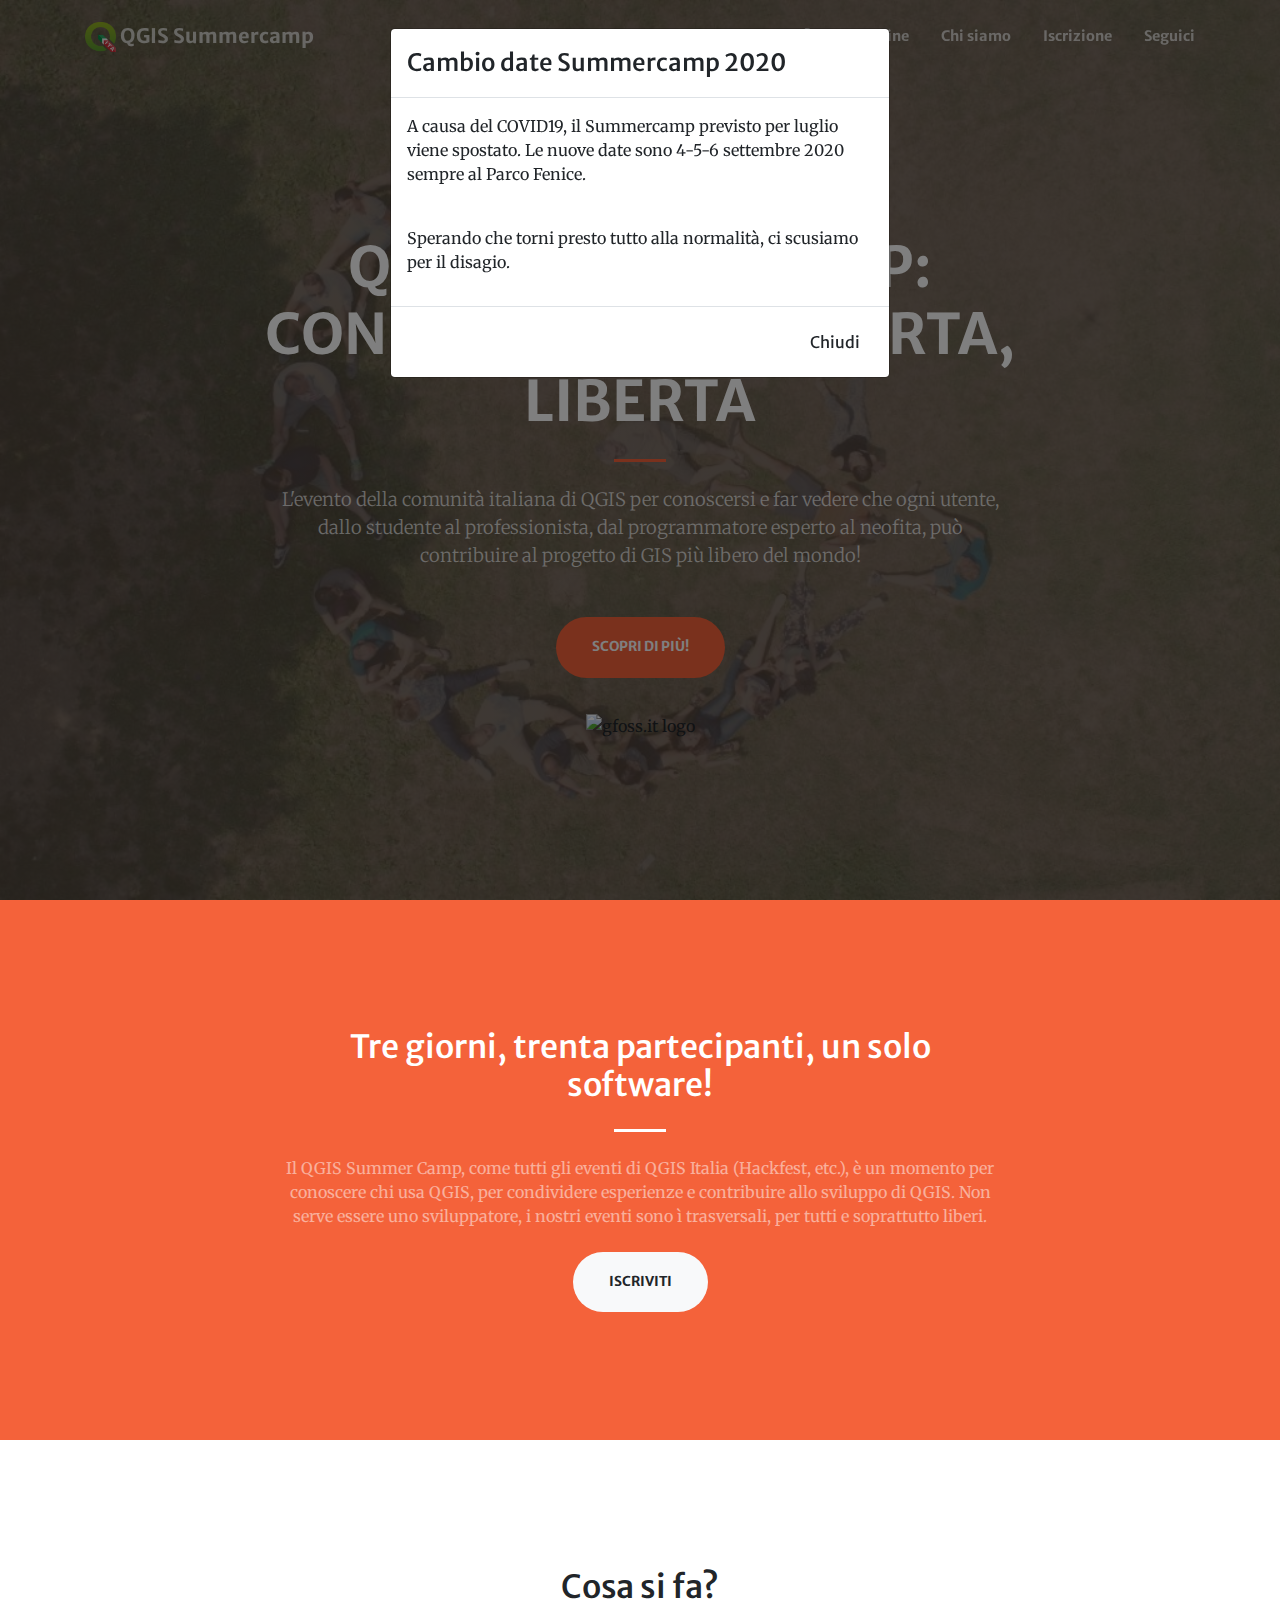
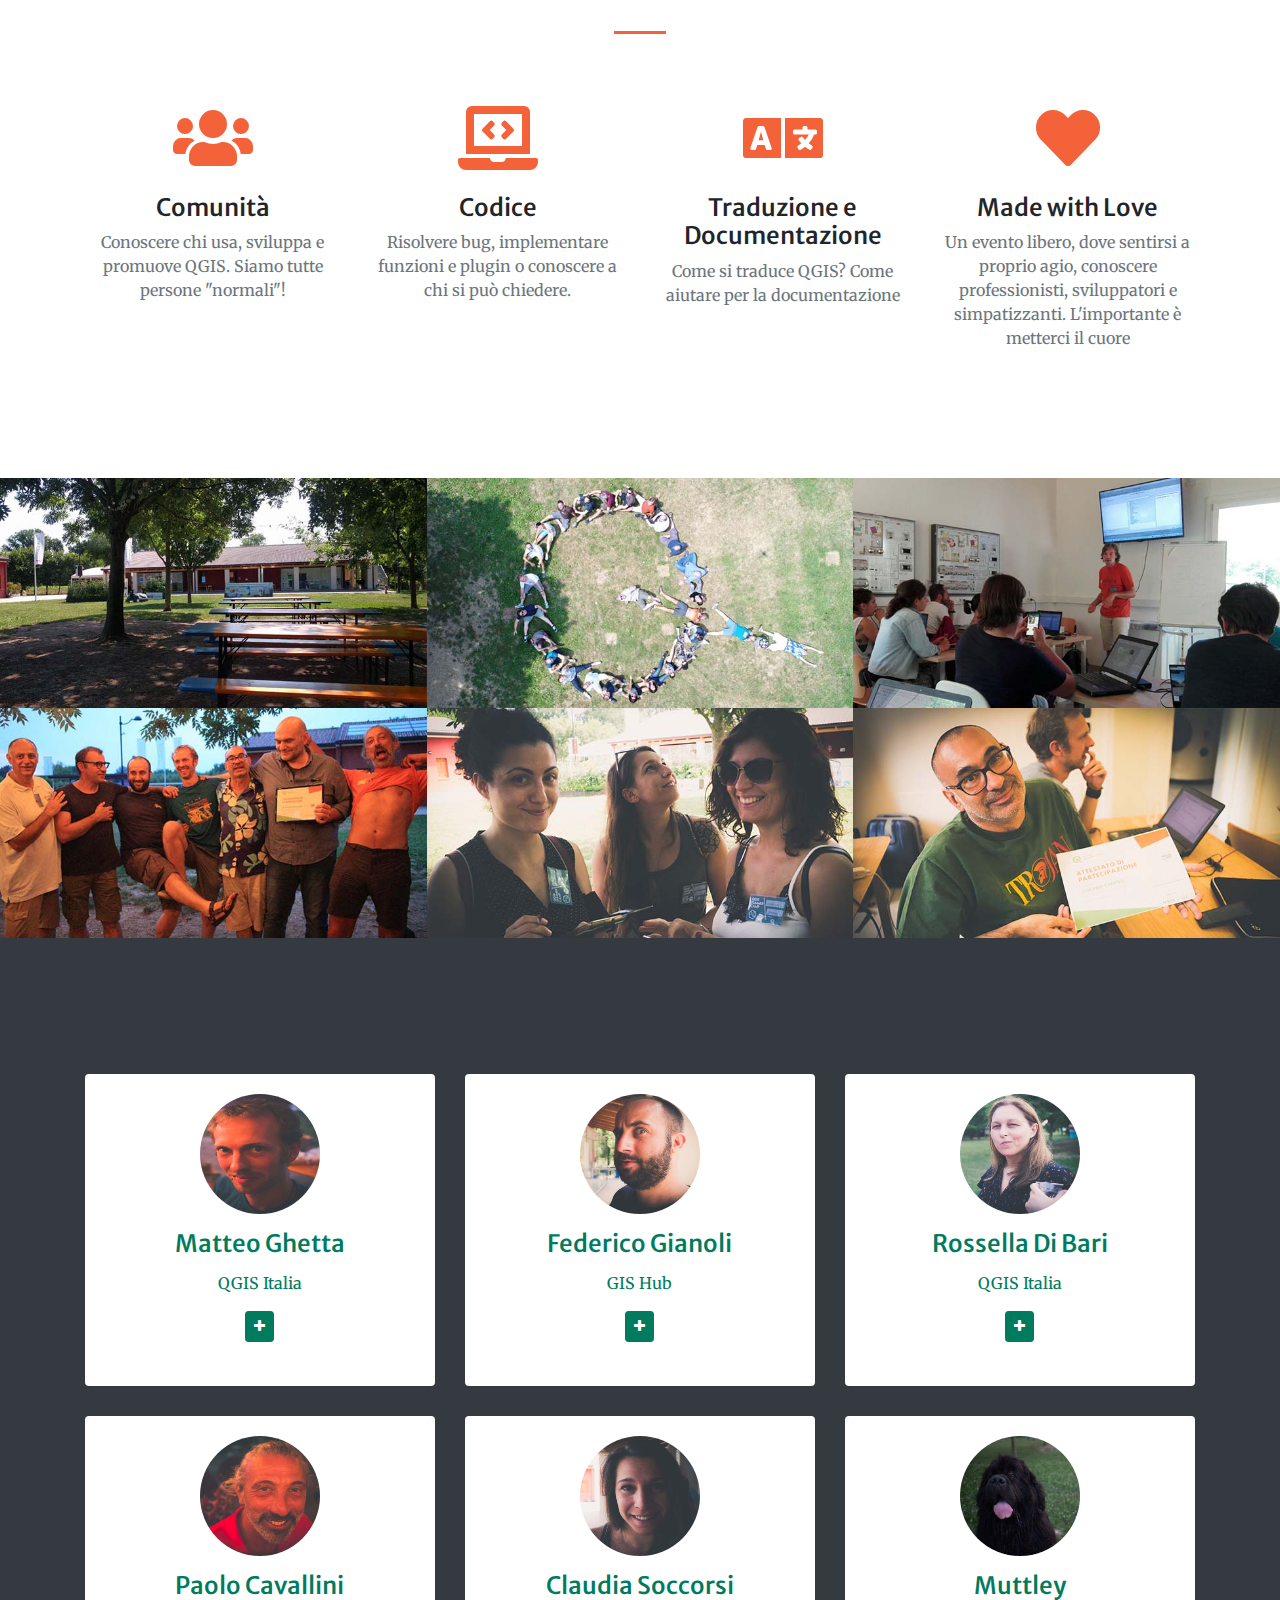
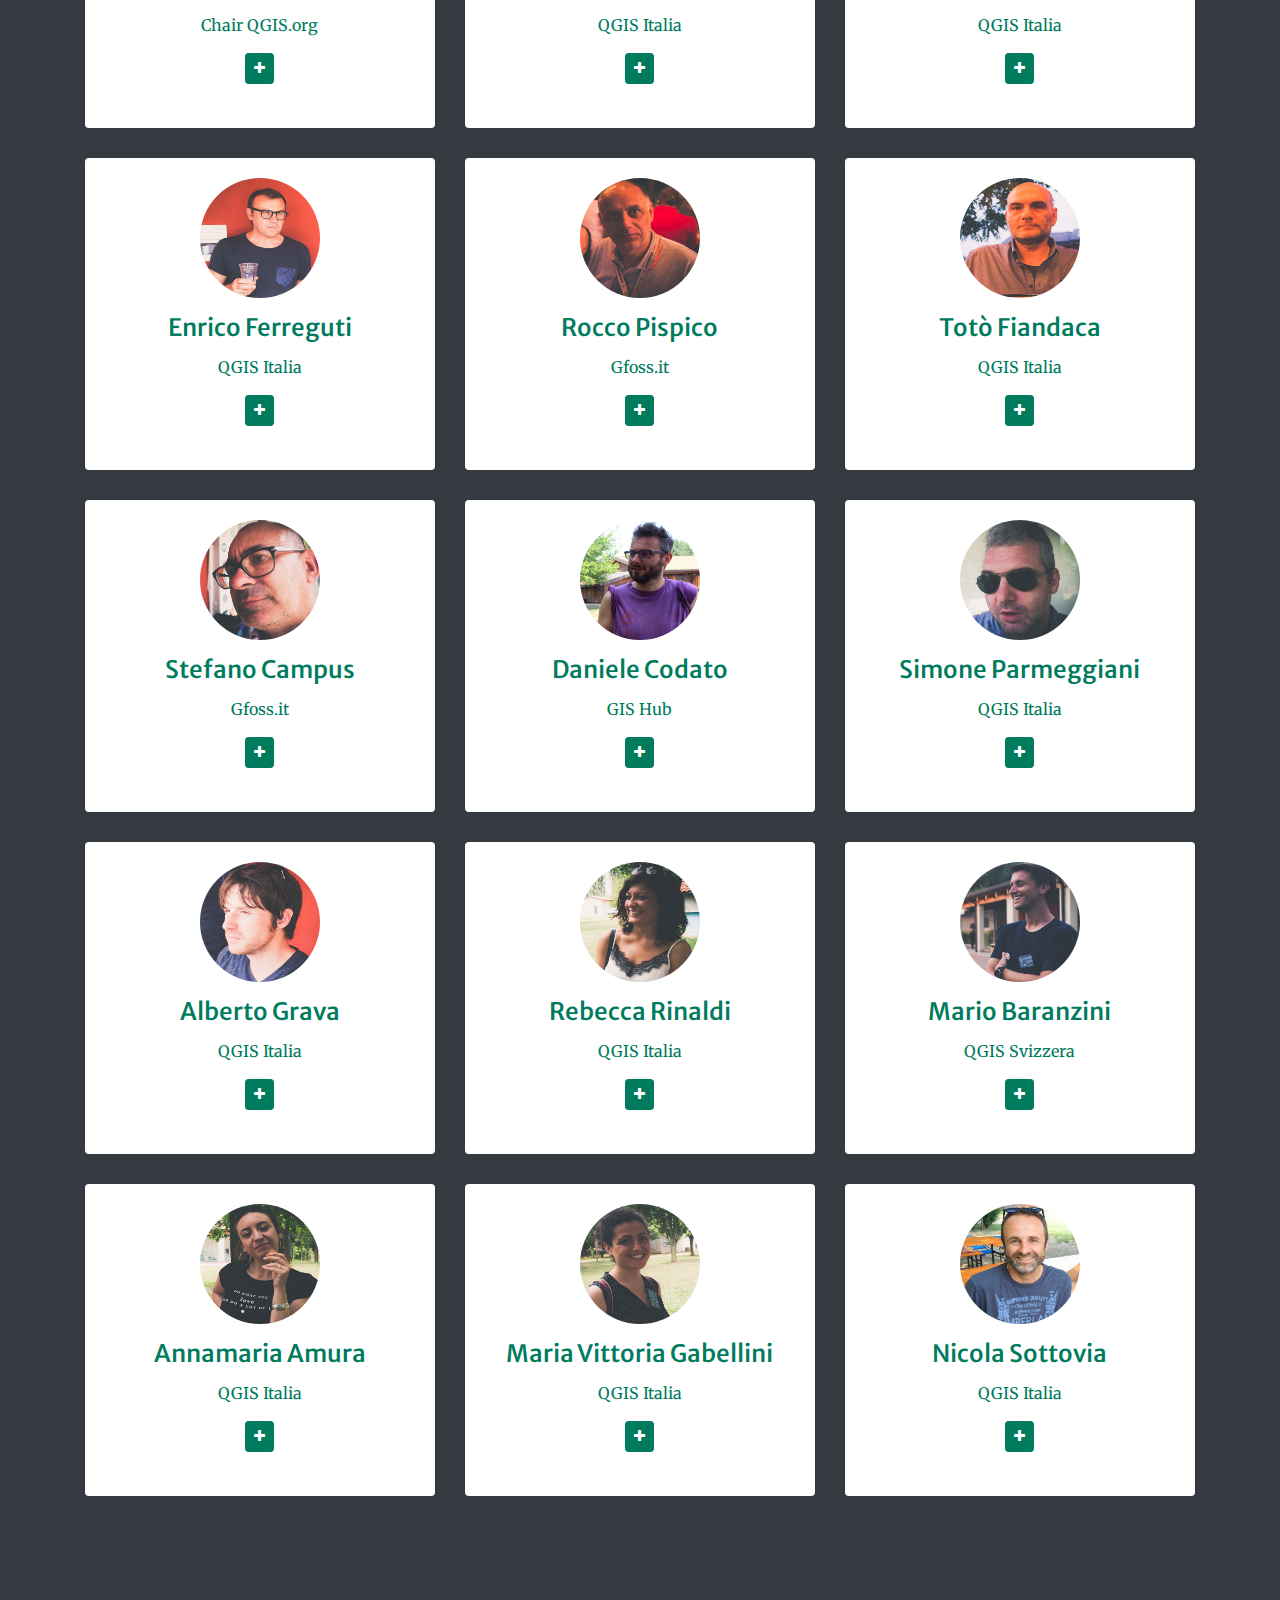
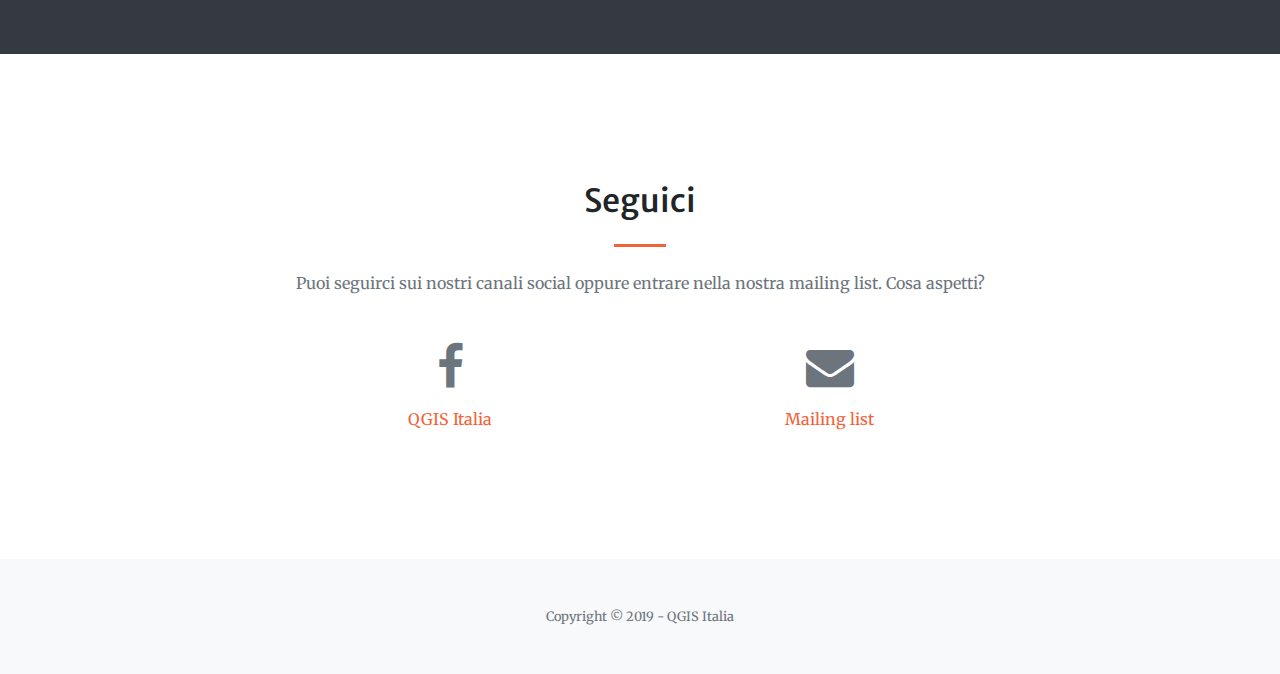
==== commit b0c64f4d: "Add files via upload" ====
--- a/summercamp/index.html
+++ b/summercamp/index.html
@@ -24,15 +24,43 @@
   <!-- Theme CSS - Includes Bootstrap -->
   <link href="css/creative.min.css" rel="stylesheet">
   <link href="css/override.css" rel="stylesheet">
+  <script src="vendor/jquery/jquery.min.js"></script>
+
+  <script type="text/javascript">
+    $(window).on('load',function(){
+        $('#avviso').modal('show');
+    });
+</script>
 
 </head>
 
 <body id="page-top">
+
+    <div id="avviso" class="modal fade" role="dialog">
+        <div class="modal-dialog">
+      
+          <!-- Modal content-->
+          <div class="modal-content">
+            <div class="modal-header">
+              <h4 class="modal-title">Cambio date Summercamp 2020</h4>
+            </div>
+            <div class="modal-body">
+              <p>A causa del COVID19, il Summercamp previsto per luglio viene spostato. Le nuove date sono 4-5-6 settembre 2020 sempre al Parco Fenice.
+              </p> <br> <p>Sperando che torni presto tutto alla normalità, ci scusiamo per il disagio.
+              </p>
+            </div>
+            <div class="modal-footer">
+              <button type="button" class="btn btn-default" data-dismiss="modal">Chiudi</button>
+            </div>
+          </div>
+      
+        </div>
+      </div>
 
   <!-- Navigation -->
   <nav class="navbar navbar-expand-lg navbar-light fixed-top py-3" id="mainNav">
     <div class="container">
-      <a class="navbar-brand js-scroll-trigger" href="#page-top"> <img src="img/logo.png" style="height: 30px"> QGIS Summercamp 2019</a>
+      <a class="navbar-brand js-scroll-trigger" href="#page-top"> <img src="img/logo.png" style="height: 30px"> QGIS Summercamp</a>
       <button class="navbar-toggler navbar-toggler-right" type="button" data-toggle="collapse" data-target="#navbarResponsive" aria-controls="navbarResponsive" aria-expanded="false" aria-label="Toggle navigation">
         <span class="navbar-toggler-icon"></span>
       </button>
@@ -48,8 +76,11 @@
             <a class="nav-link js-scroll-trigger" href="#portfolio">Cartoline</a>
           </li>
           <li class="nav-item">
-              <a class="nav-link js-scroll-trigger" href="#team">Chi siamo?</a>
+              <a class="nav-link js-scroll-trigger" href="#team">Chi siamo</a>
             </li>
+            <li class="nav-item">
+                <a class="nav-link js-scroll-trigger" href="./iscriviti.html">Iscrizione</a>
+              </li>
           <li class="nav-item">
             <a class="nav-link js-scroll-trigger" href="#contact">Seguici</a>
           </li>
@@ -68,7 +99,9 @@
         </div>
         <div class="col-lg-8 align-self-baseline">
           <p class="text-white-75 font-weight-light mb-5">L'evento della comunità italiana di QGIS per conoscersi e far vedere che ogni utente, dallo studente al professionista, dal programmatore esperto al neofita, può contribuire al progetto di GIS più libero del mondo!</p>
-          <a class="btn btn-primary btn-xl js-scroll-trigger" style="background-color: #f4623a!important" href="#about">Scopri di più!</a>
+          <a class="btn btn-primary btn-xl js-scroll-trigger" style="background-color: #f4623a!important" href="#about">Scopri di più!</a> <br>
+          <img src="img/gfoss.png" alt="gfoss.it logo" style="max-width: 40%; padding-top: 5%; position:relative;"></img>
+
         </div>
       </div>
     </div>
@@ -82,7 +115,7 @@
           <h2 class="text-white mt-0">Tre giorni, trenta partecipanti, un solo software!</h2>
           <hr class="divider light my-4">
           <p class="text-white-50 mb-4">Il QGIS Summer Camp, come tutti gli eventi di QGIS Italia (Hackfest, etc.), è un momento per conoscere chi usa QGIS, per condividere esperienze e contribuire allo sviluppo di QGIS. Non serve essere uno sviluppatore, i nostri eventi sono ì trasversali, per tutti e soprattutto liberi.</p>
-          <a class="btn btn-light btn-xl js-scroll-trigger" href="http://qgis.it/" target="_blank">QGIS Italia</a>
+          <a class="btn btn-light btn-xl js-scroll-trigger" href="./iscriviti.html" target="_blank">Iscriviti</a>
         </div>
       </div>
     </div>
@@ -212,14 +245,7 @@
     </div>
   </section>
 
-  <!-- Call to Action Section -->
-  <!-- <section class="page-section bg-dark text-white">
-    <div class="container text-center">
-      <h2 class="mb-4">Free Download at Start Bootstrap!</h2> -->
-      <!-- <a class="btn btn-light btn-xl" href="https://startbootstrap.com/themes/creative/">Download Now!</a> -->
-    <!-- </div>  </section> -->
-
-
+ 
 <!-- Team -->
 <section id="team" class="page-section bg-dark text-white">
   <div class="container">
@@ -966,7 +992,7 @@
   </footer>
 
   <!-- Bootstrap core JavaScript -->
-  <script src="vendor/jquery/jquery.min.js"></script>
+  
   <script src="vendor/bootstrap/js/bootstrap.bundle.min.js"></script>
 
   <!-- Plugin JavaScript -->
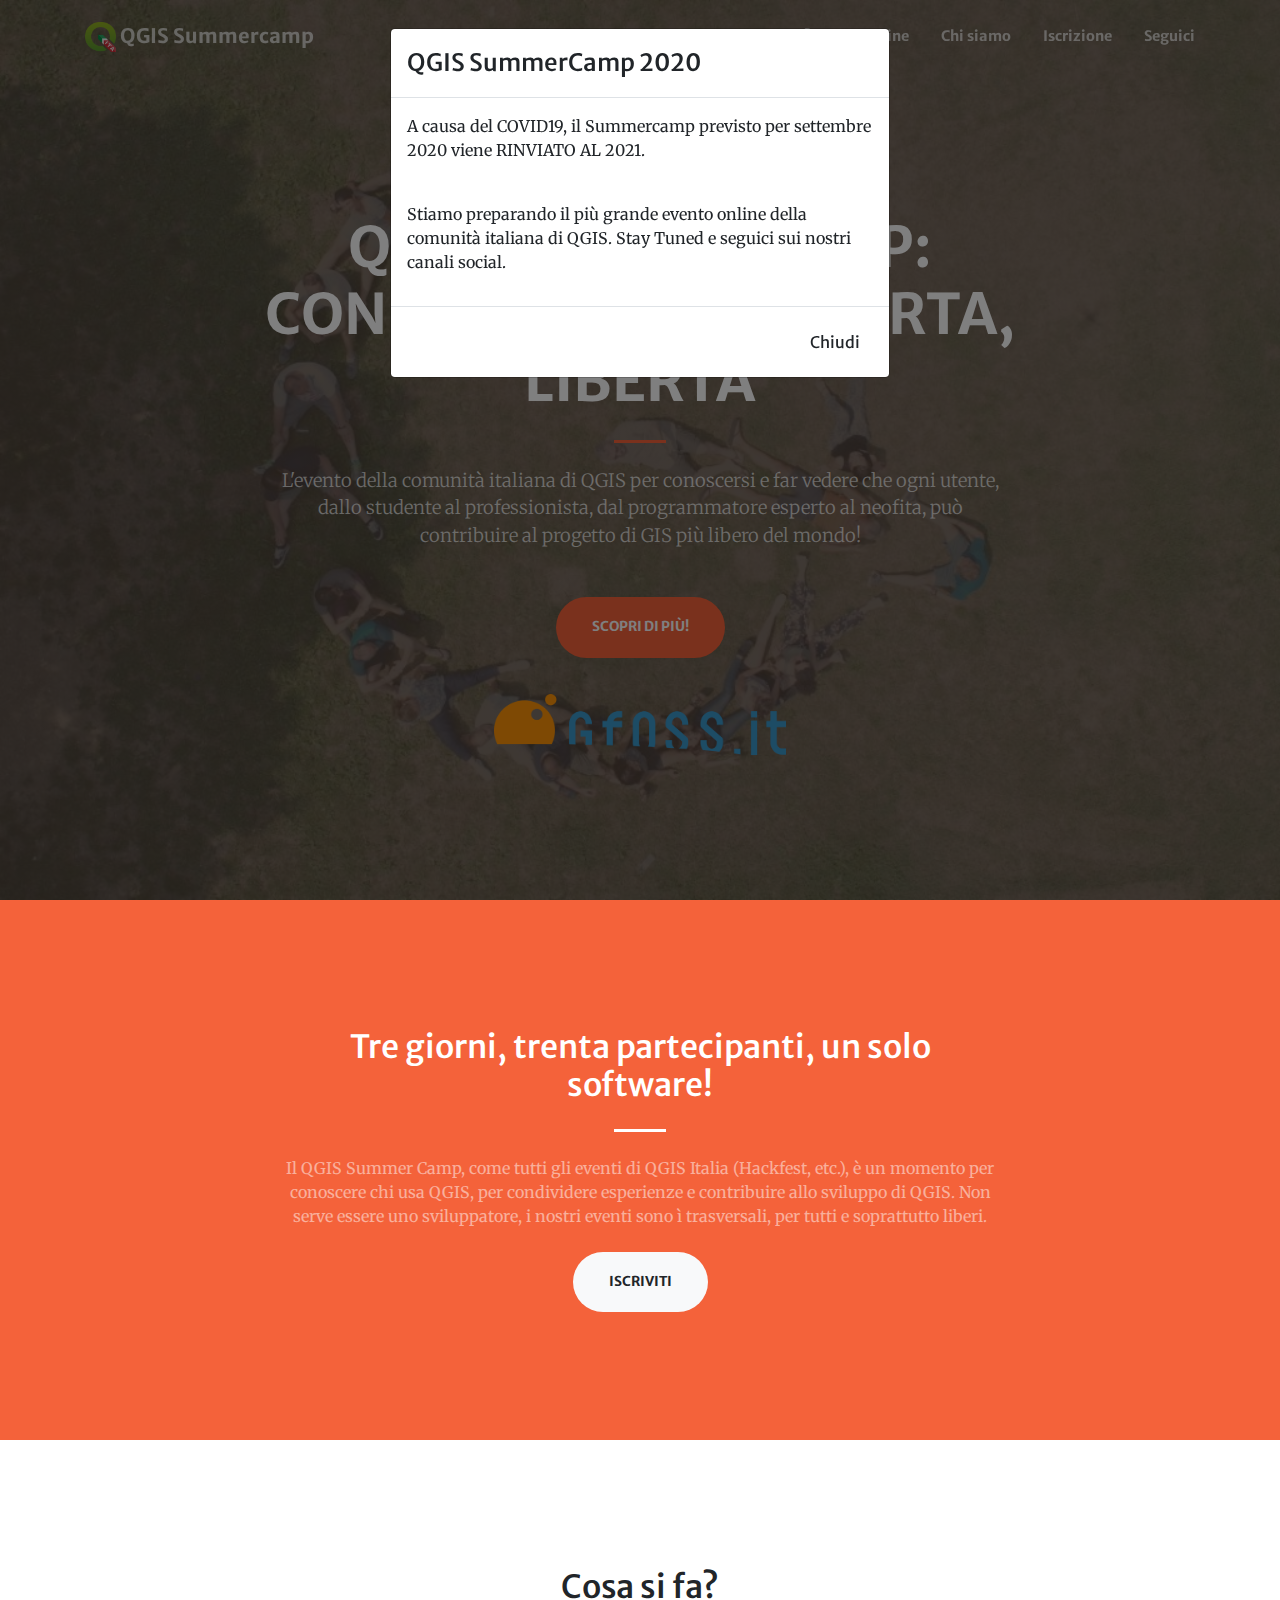
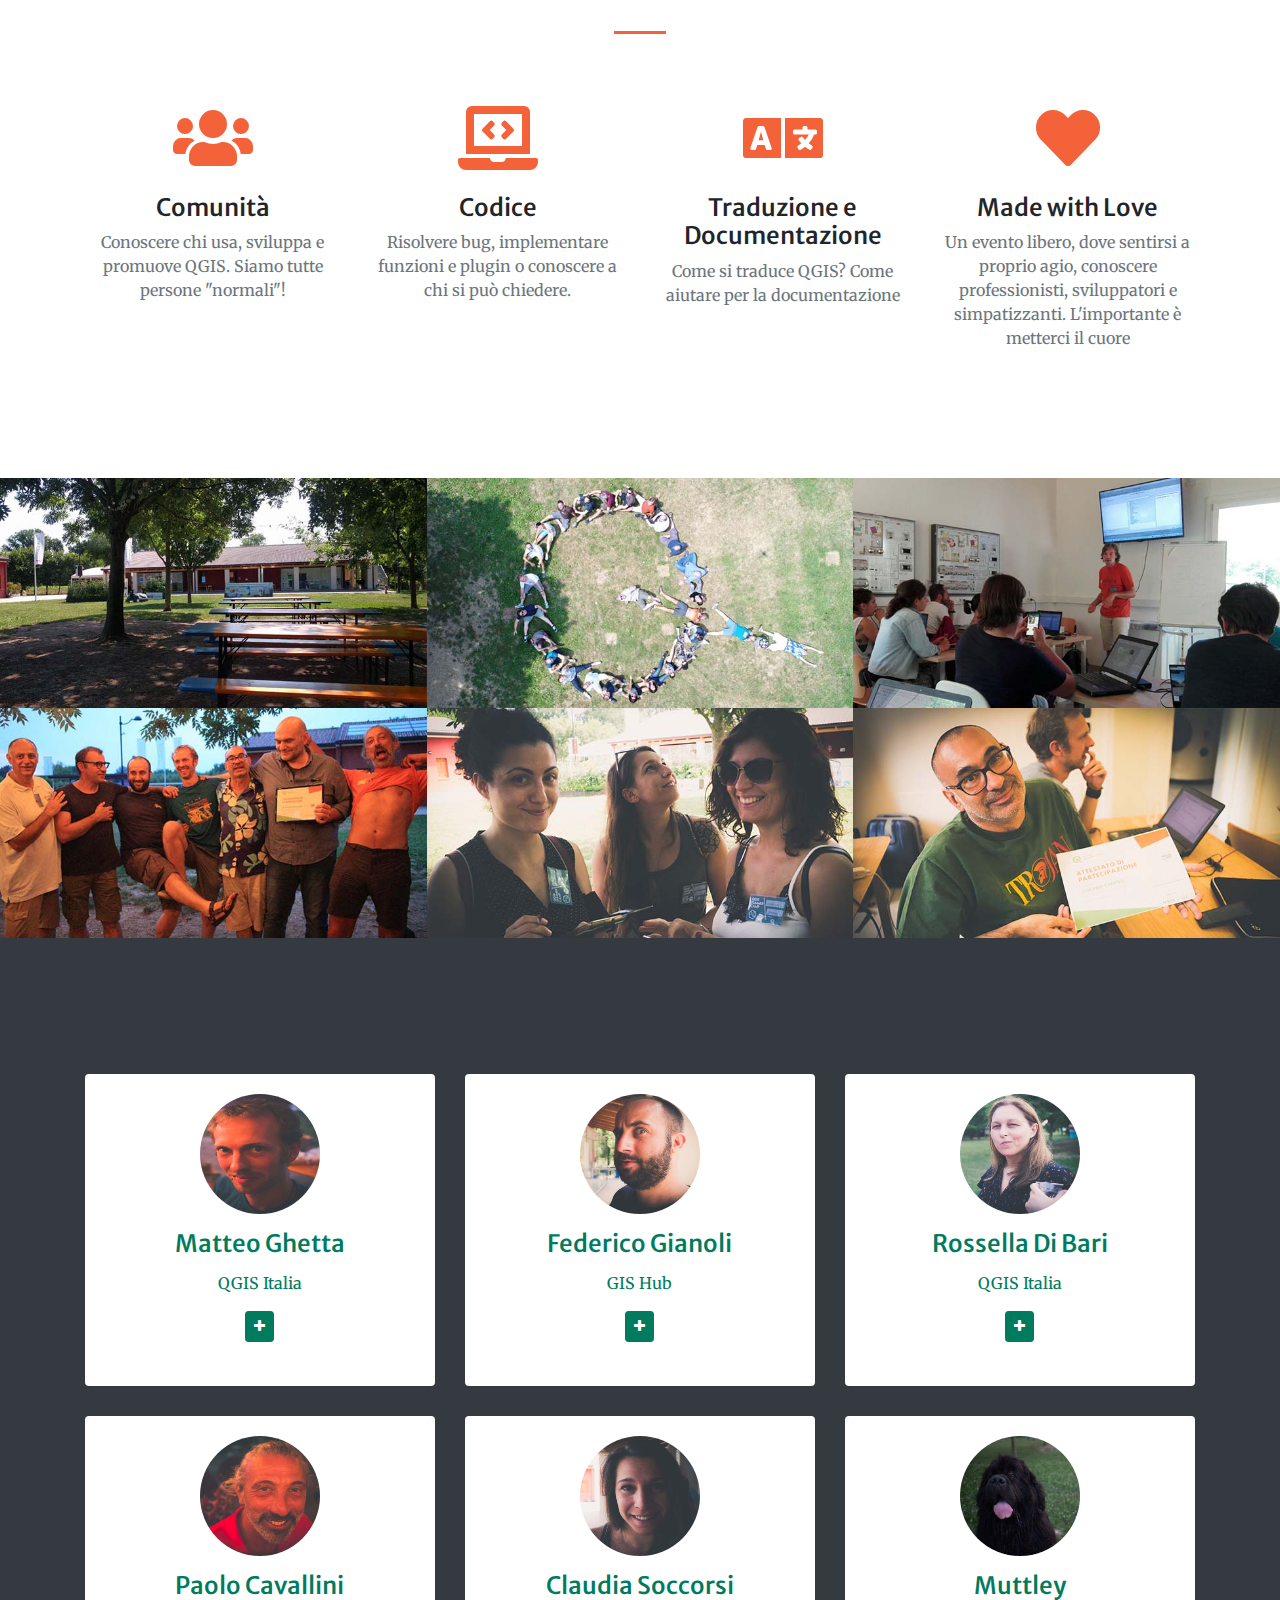
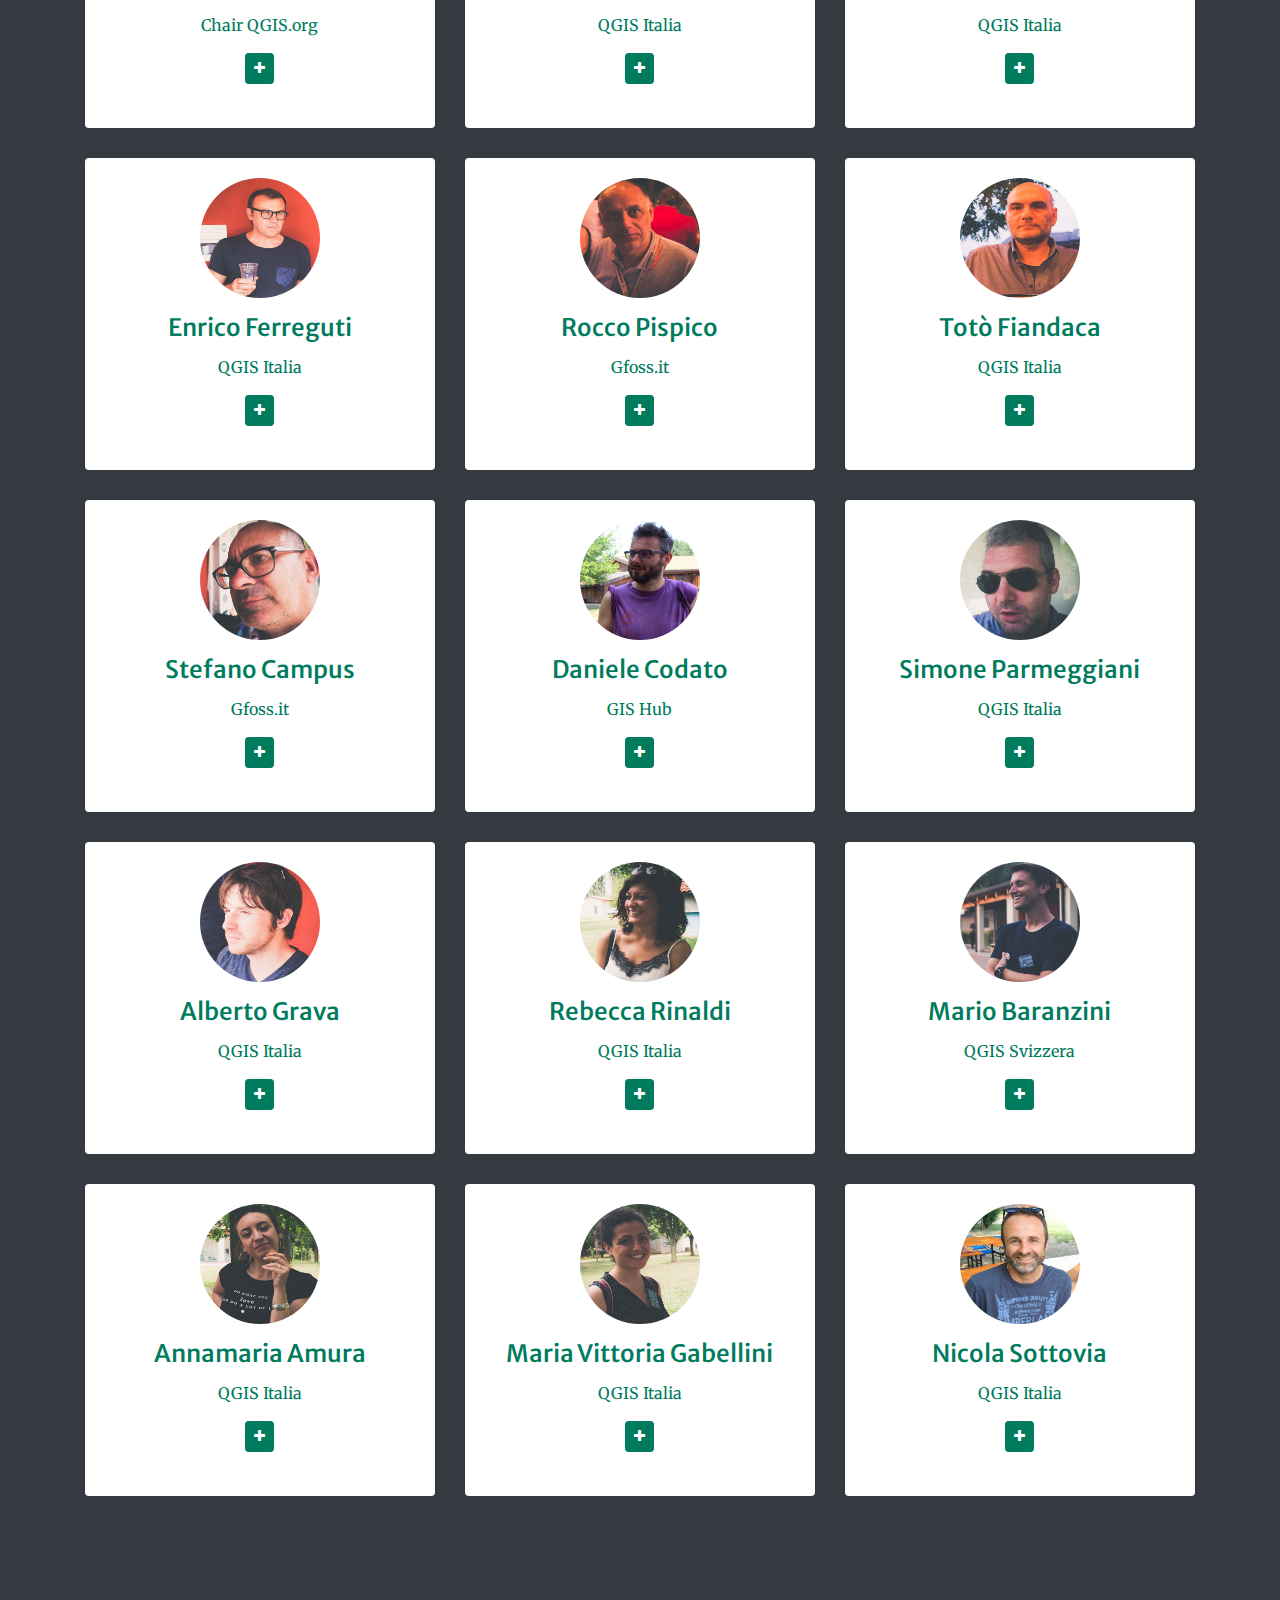
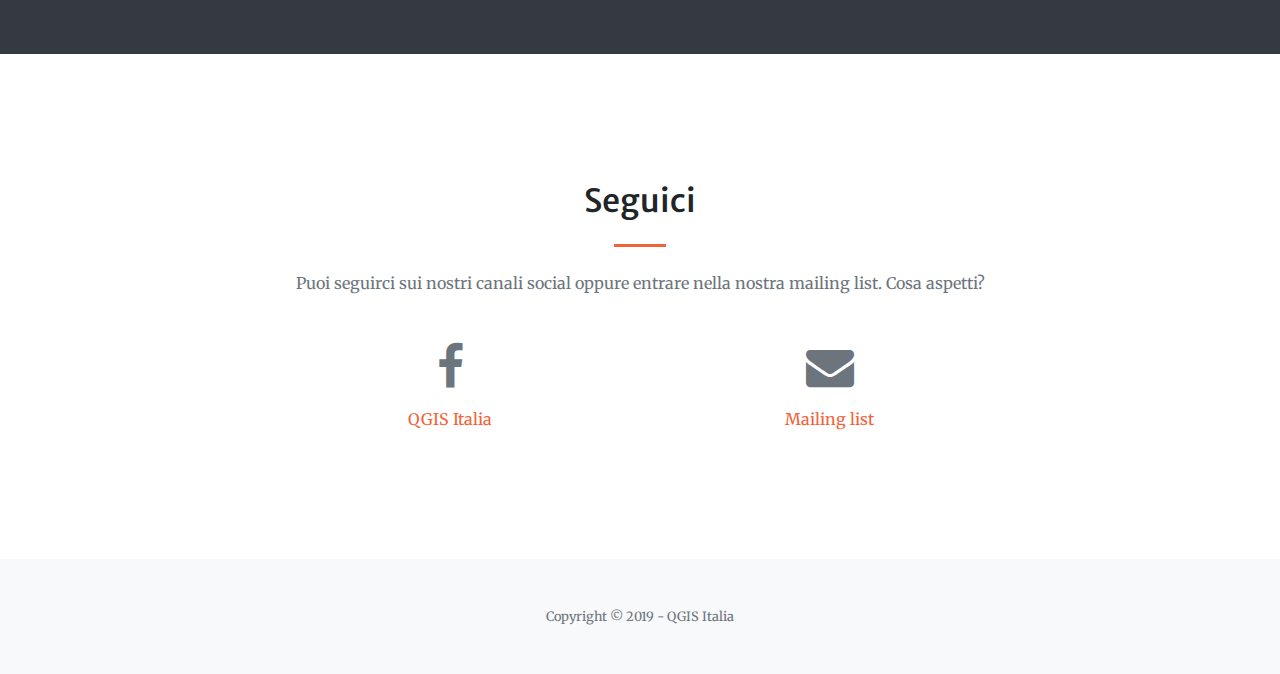
==== commit e246c12a: "Update index.html" ====
--- a/summercamp/index.html
+++ b/summercamp/index.html
@@ -42,11 +42,11 @@
           <!-- Modal content-->
           <div class="modal-content">
             <div class="modal-header">
-              <h4 class="modal-title">Cambio date Summercamp 2020</h4>
+              <h4 class="modal-title">QGIS SummerCamp 2020</h4>
             </div>
             <div class="modal-body">
-              <p>A causa del COVID19, il Summercamp previsto per luglio viene spostato. Le nuove date sono 4-5-6 settembre 2020 sempre al Parco Fenice.
-              </p> <br> <p>Sperando che torni presto tutto alla normalità, ci scusiamo per il disagio.
+              <p>A causa del COVID19, il Summercamp previsto per settembre 2020 viene RINVIATO AL 2021.
+              </p> <br> <p>Stiamo preparando il più grande evento online della comunità italiana di QGIS. Stay Tuned e seguici sui nostri canali social.
               </p>
             </div>
             <div class="modal-footer">
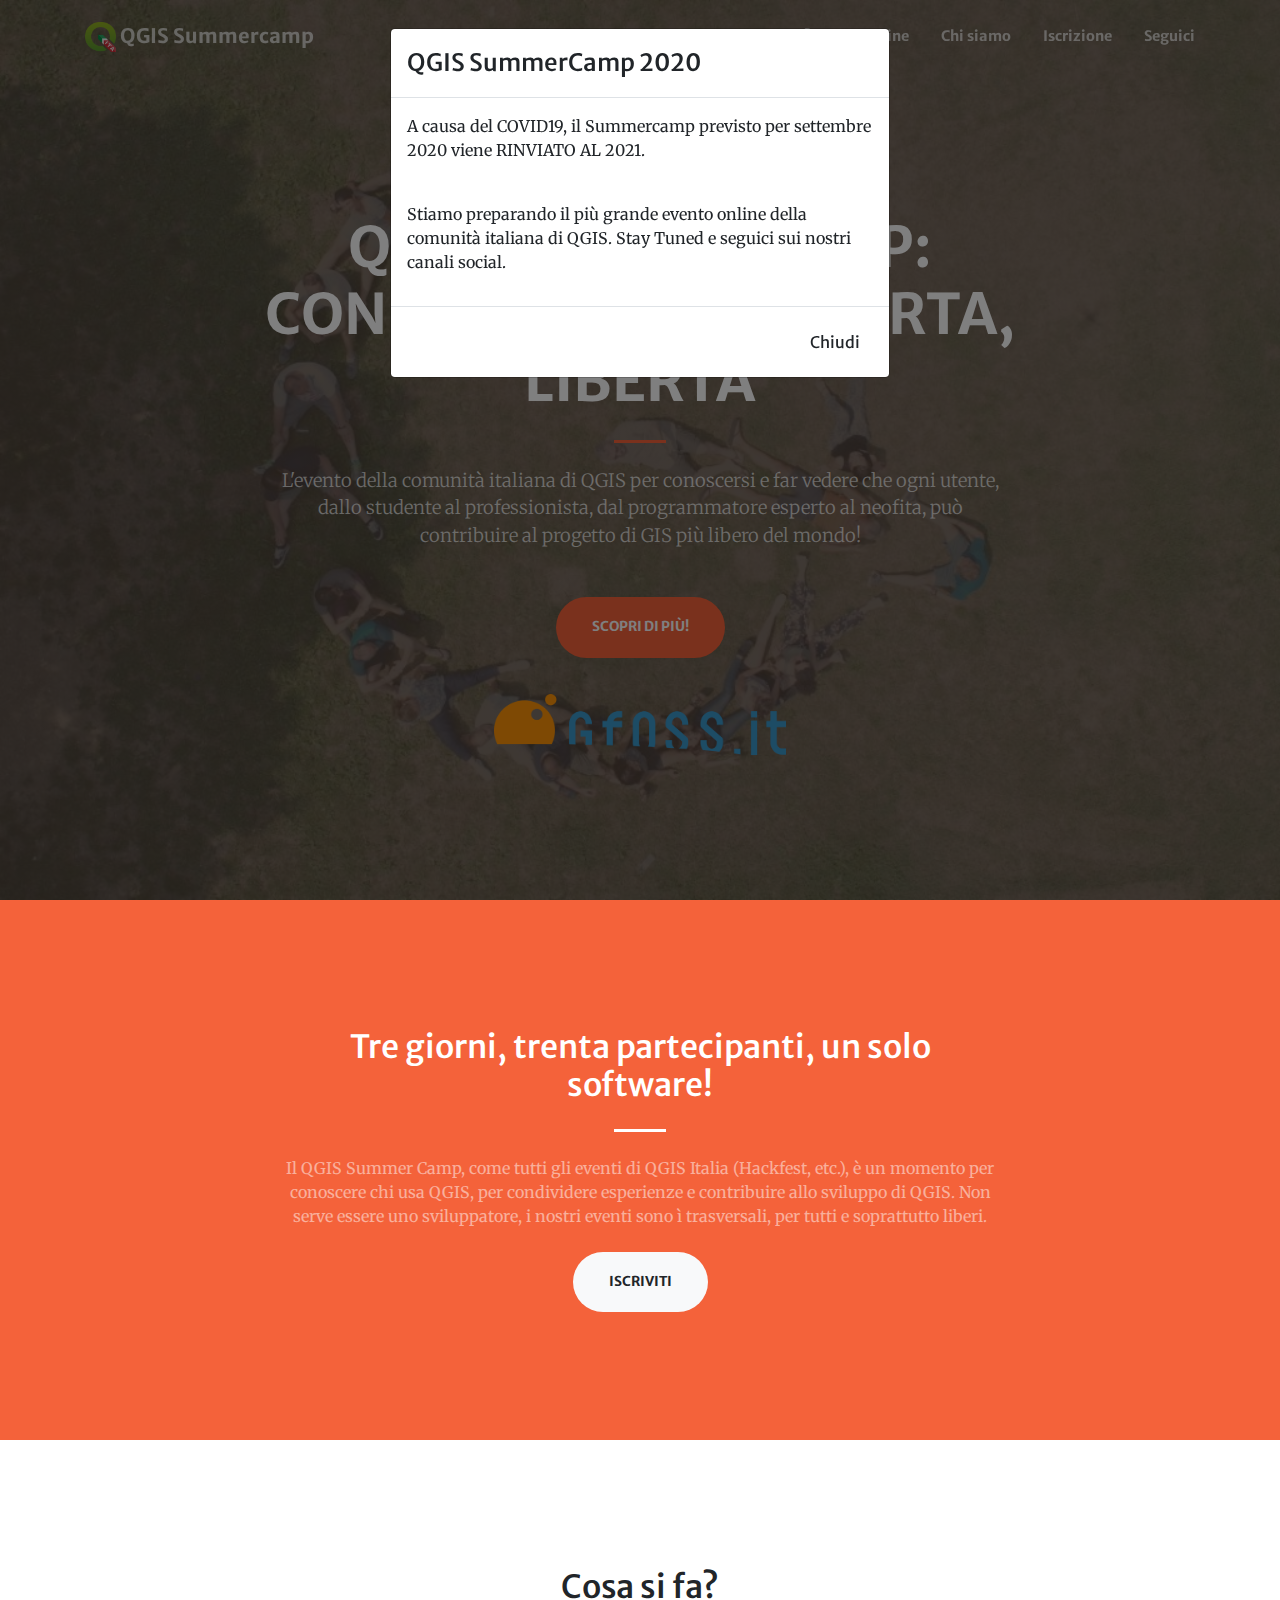
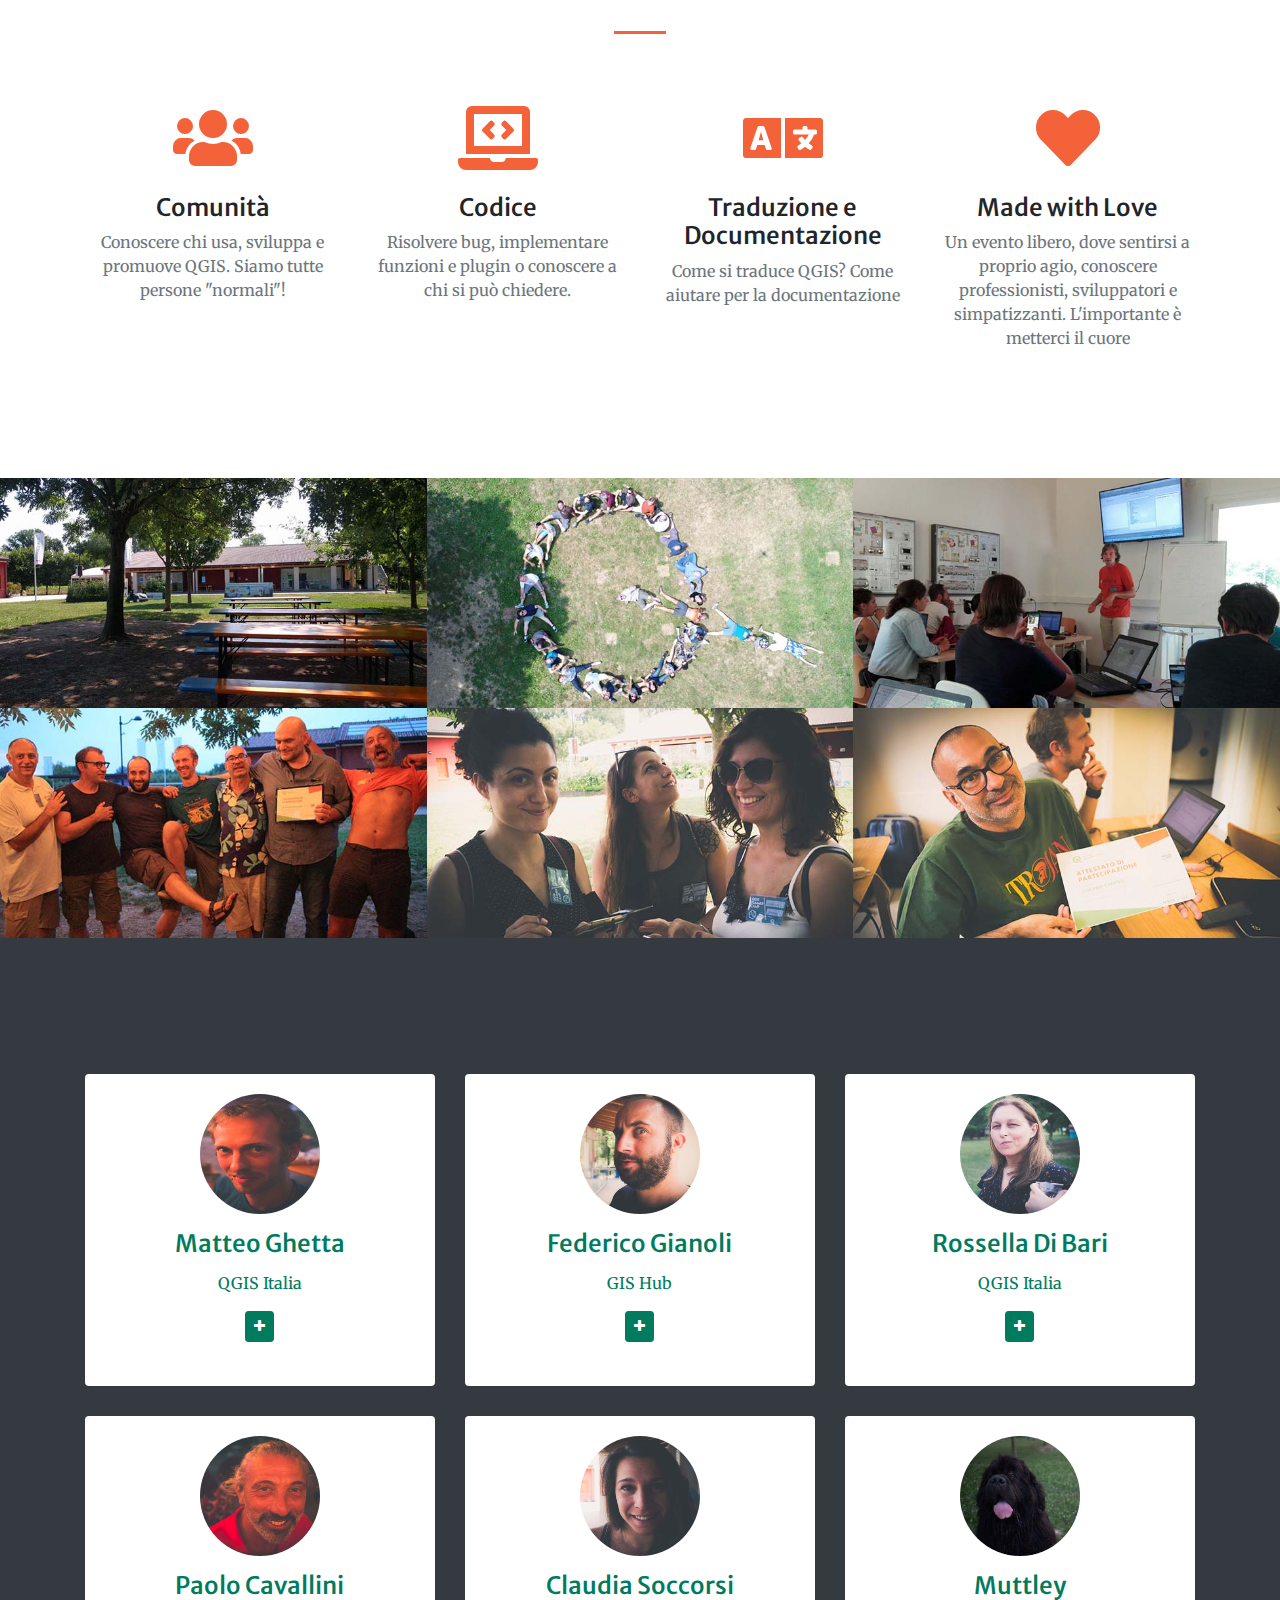
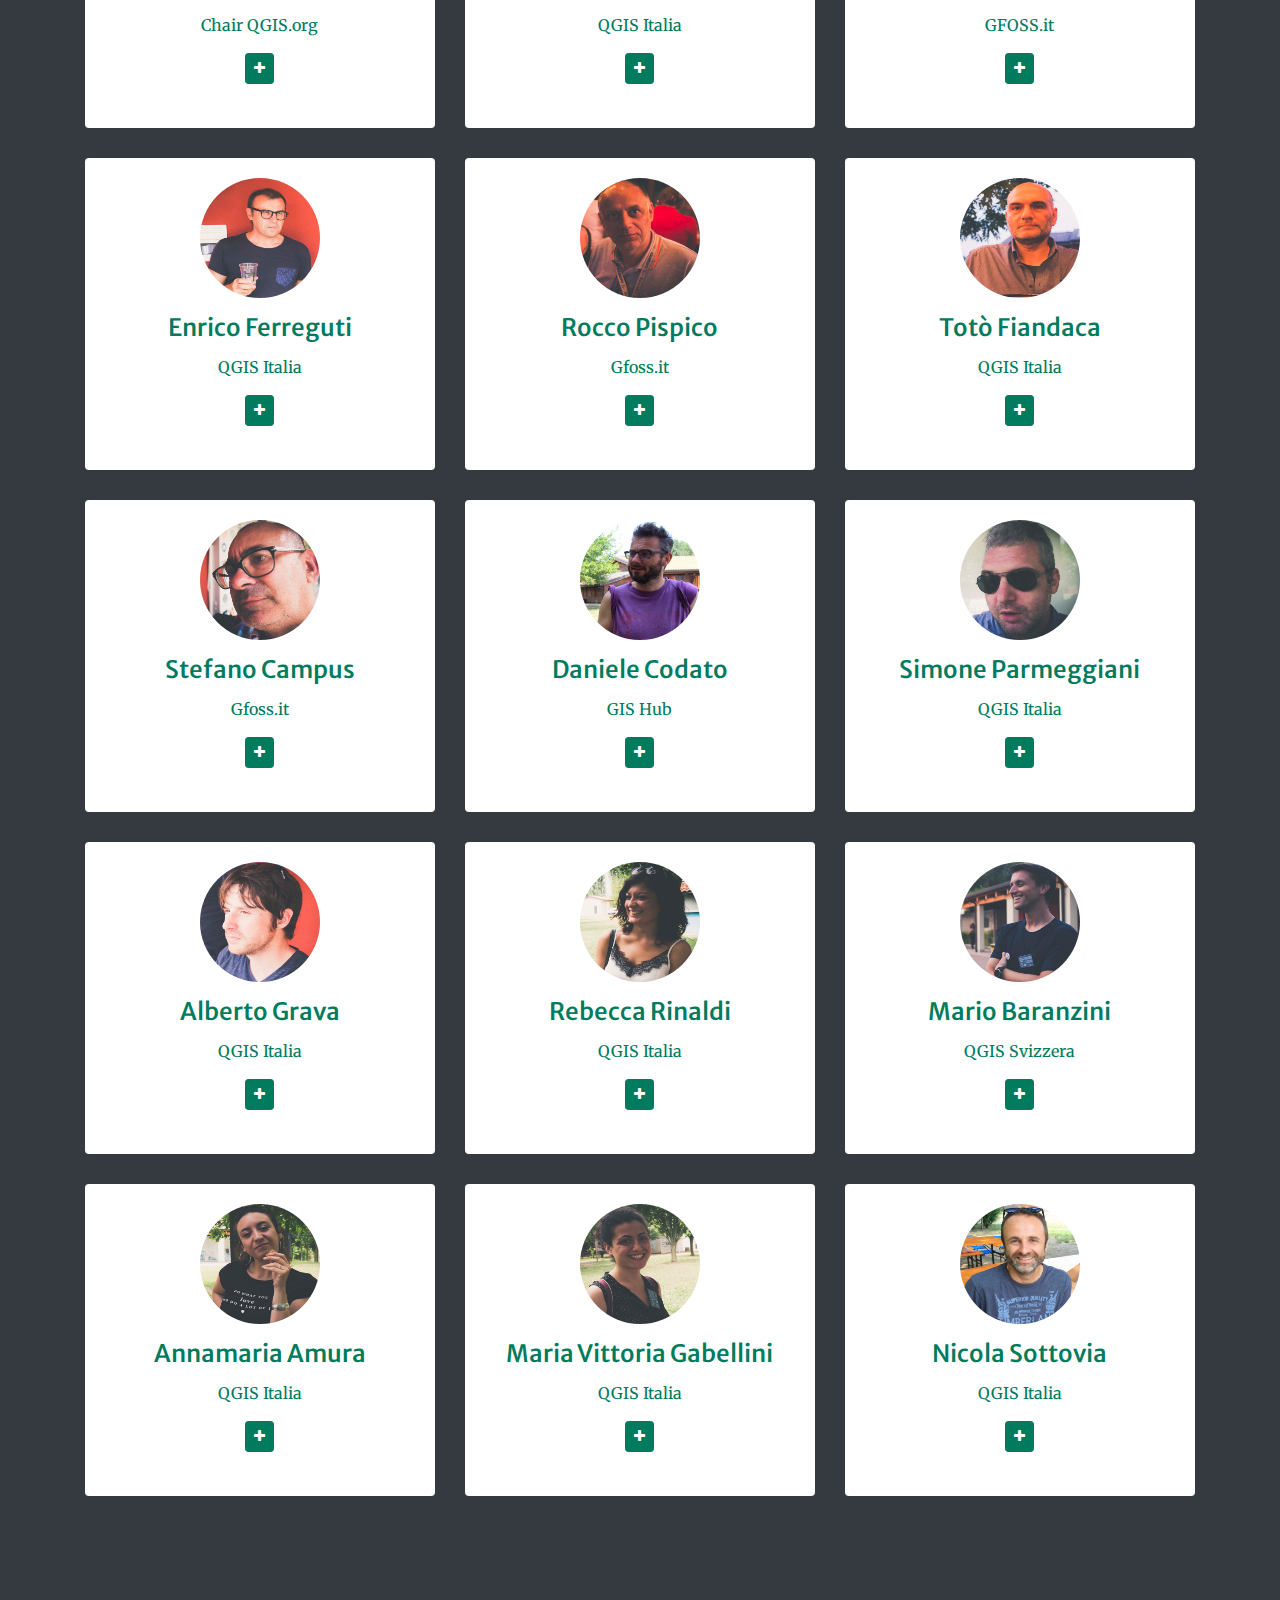
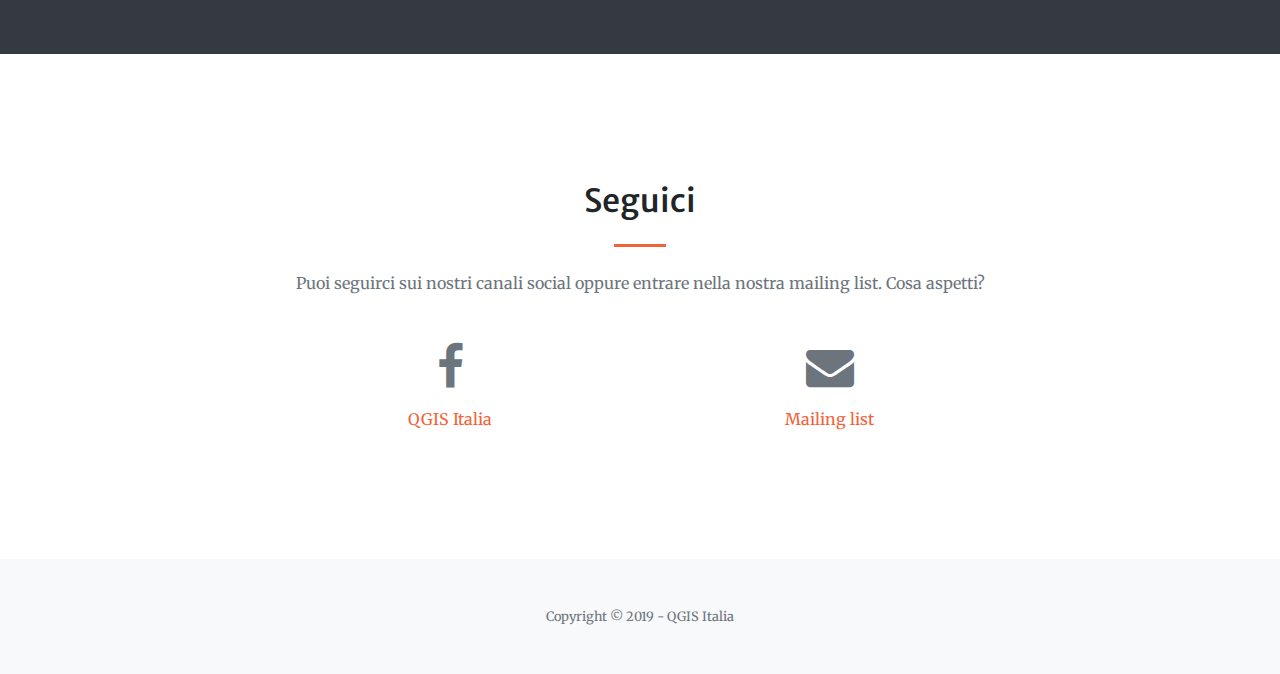
==== commit 199983a9: "Merge 601b80823b6ff91a0a00c44754f1e9a58ff9614d into a089e9f1356d4b63a2cbf5d2d570eb3d99a077b5" ====
--- a/summercamp/index.html
+++ b/summercamp/index.html
@@ -458,7 +458,7 @@
                   <div class="card-body text-center">
                       <p><img class=" img-fluid" src="img/partecipanti/muttley.jpeg" alt="card image"></p>
                       <h4 class="card-title">Muttley</h4>
-                      <p class="card-text" style="color:#007b5e">QGIS Italia</p>
+                      <p class="card-text" style="color:#007b5e">GFOSS.it</p>
                       <a href="#" class="btn btn-primary btn-sm"><i class="fa fa-plus"></i></a>
                   </div>
               </div>
